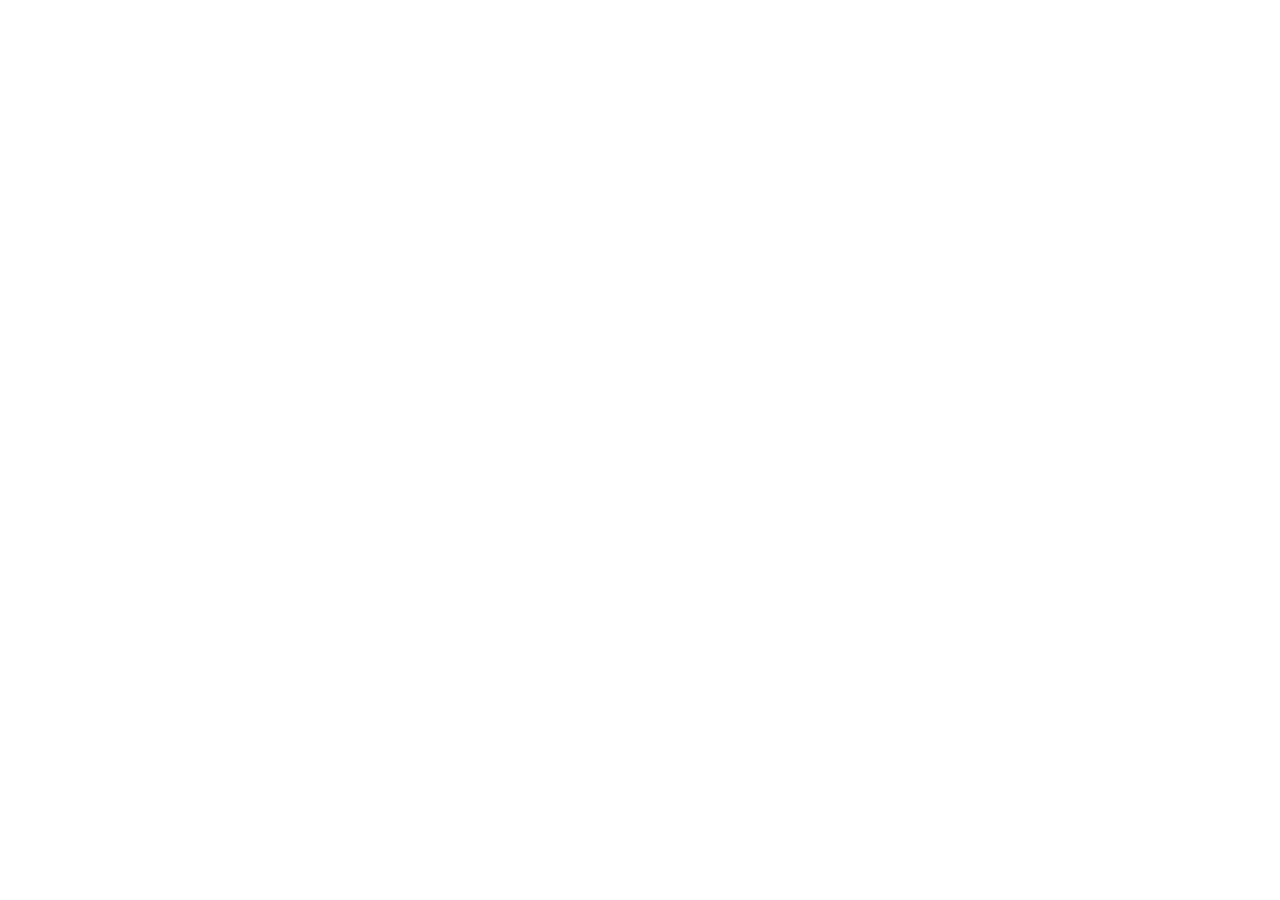
==== experiment/simulation/index.html @ 6a7d9da2 "Initial commit" ====
<!DOCTYPE html>
<html>
<head>
	<!-- Add CSS at the head of HTML file -->
    <link rel="stylesheet" href="./css/main.css">
</head>
<body>
		<!-- Your code goes here-->

	<!-- Add JS at the bottom of HTML file --> 
        <script src="./js/main.js"></script>
</body>
</html>
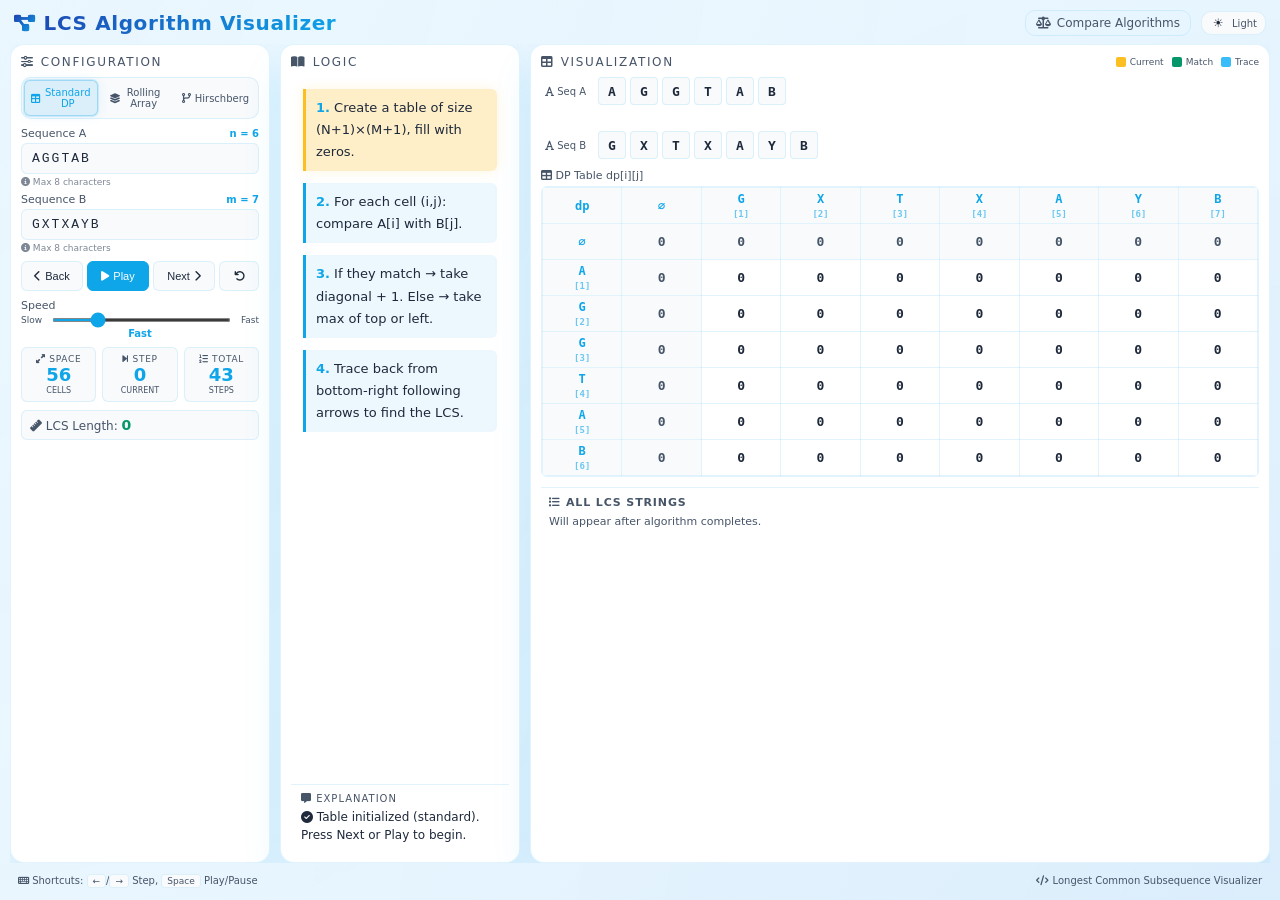
==== commit ec55a6d1: "Initial Commit" ====
--- a/experiment/simulation/index.html
+++ b/experiment/simulation/index.html
@@ -1,13 +1,227 @@
 <!DOCTYPE html>
-<html>
+<html lang="en" data-theme="light">
+
 <head>
-	<!-- Add CSS at the head of HTML file -->
-    <link rel="stylesheet" href="./css/main.css">
+    <meta charset="UTF-8">
+    <meta name="viewport" content="width=device-width, initial-scale=1.0">
+    <title>LCS Algorithm Visualizer</title>
+    <link rel="stylesheet" href="css/main.css">
+    <link rel="stylesheet" href="https://cdnjs.cloudflare.com/ajax/libs/font-awesome/6.4.0/css/all.min.css">
+    <link rel="icon" type="image/svg+xml"
+        href="data:image/svg+xml,<svg xmlns=%22http://www.w3.org/2000/svg%22 viewBox=%220 0 100 100%22><text y=%22.9em%22 font-size=%2290%22>📊</text></svg>">
 </head>
+
 <body>
-		<!-- Your code goes here-->
-
-	<!-- Add JS at the bottom of HTML file --> 
-        <script src="./js/main.js"></script>
+    <div class="app-shell">
+        <div class="app-content">
+            <header class="app-header">
+                <div class="title-block">
+                    <h1 class="app-title">
+                        <i class="fas fa-project-diagram"></i>
+                        <span class="title-text">LCS Algorithm Visualizer</span>
+                    </h1>
+                </div>
+                <div class="header-right">
+                    <a href="comparison.html" class="compare-link" target="_blank">
+                        <i class="fas fa-balance-scale"></i> Compare Algorithms
+                    </a>
+                    <div class="theme-toggle" id="themeToggle">
+                        <span class="theme-toggle-icon" id="themeIcon">☀️</span>
+                        <span class="theme-toggle-text" id="themeText">Light</span>
+                    </div>
+                </div>
+            </header>
+
+            <div class="layout">
+                <!-- Left Pane: Inputs & Controls -->
+                <div class="panel pane-left">
+                    <div class="panel-header">
+                        <div class="panel-title">
+                            <i class="fas fa-sliders-h"></i> Configuration
+                        </div>
+                    </div>
+
+                    <div class="algorithm-selector">
+                        <div class="algo-tab active" data-algo="standard">
+                            <i class="fas fa-table"></i> Standard DP
+                        </div>
+                        <div class="algo-tab" data-algo="rolling">
+                            <i class="fas fa-layer-group"></i> Rolling Array
+                        </div>
+                        <div class="algo-tab" data-algo="hirschberg">
+                            <i class="fas fa-code-branch"></i> Hirschberg
+                        </div>
+                    </div>
+
+                    <div class="inputs-group">
+                        <div class="input-row">
+                            <label for="seqA">
+                                Sequence A
+                                <span class="key">n = <span id="stats-n">0</span></span>
+                            </label>
+                            <input type="text" id="seqA" placeholder="e.g., AGGTAB" maxlength="8">
+                            <div class="hint-text">
+                                <i class="fas fa-info-circle"></i> Max 8 characters
+                            </div>
+                        </div>
+                        <div class="input-row">
+                            <label for="seqB">
+                                Sequence B
+                                <span class="key">m = <span id="stats-m">0</span></span>
+                            </label>
+                            <input type="text" id="seqB" placeholder="e.g., GXTXAYB" maxlength="8">
+                            <div class="hint-text">
+                                <i class="fas fa-info-circle"></i> Max 8 characters
+                            </div>
+                        </div>
+                    </div>
+
+                    <div class="controls-container">
+                        <div class="controls-compact">
+                            <button class="control-btn" id="prevStepBtn">
+                                <i class="fas fa-chevron-left"></i> Back
+                            </button>
+                            <button class="control-btn primary" id="autoPlayBtn">
+                                <i class="fas fa-play"></i> Play
+                            </button>
+                            <button class="control-btn" id="nextStepBtn">
+                                Next <i class="fas fa-chevron-right"></i>
+                            </button>
+                            <button class="control-btn danger" id="resetBtn">
+                                <i class="fas fa-undo"></i>
+                            </button>
+                        </div>
+
+                        <div class="speed-section">
+                            <label>Speed</label>
+                            <div class="slider-wrapper">
+                                <span class="speed-label">Slow</span>
+                                <input type="range" id="speedSlider" min="50" max="2000" step="50" value="500">
+                                <span class="speed-label">Fast</span>
+                            </div>
+                            <div class="speed-display" id="currentSpeedDisplay">500ms</div>
+                        </div>
+                    </div>
+
+                    <div class="stats-grid">
+                        <div class="stat-card">
+                            <div class="stat-label"><i class="fas fa-expand-alt"></i> Space</div>
+                            <div class="stat-value" id="stats-space">0</div>
+                            <div class="stat-badge">cells</div>
+                        </div>
+                        <div class="stat-card">
+                            <div class="stat-label"><i class="fas fa-step-forward"></i> Step</div>
+                            <div class="stat-value" id="stats-step">0</div>
+                            <div class="stat-badge">current</div>
+                        </div>
+                        <div class="stat-card">
+                            <div class="stat-label"><i class="fas fa-list-ol"></i> Total</div>
+                            <div class="stat-value" id="stats-total">0</div>
+                            <div class="stat-badge">steps</div>
+                        </div>
+                    </div>
+
+                    <div class="lcs-output-row">
+                        <div>
+                            <i class="fas fa-ruler"></i> LCS Length:
+                            <strong id="lcs-length">0</strong>
+                        </div>
+                    </div>
+                </div>
+
+                <!-- Center Pane: Pseudo-code & Explanation -->
+                <div class="panel pane-center">
+                    <div class="panel-header">
+                        <div class="panel-title">
+                            <i class="fas fa-book-open"></i> Logic
+                        </div>
+                    </div>
+                    <div class="logic-content" id="logicContent">
+                        <!-- Pseudo-code injected by JS -->
+                    </div>
+                    <div class="explanation-box">
+                        <div class="explanation-title">
+                            <span><i class="fas fa-comment-alt"></i> Explanation</span>
+                        </div>
+                        <div id="explanation-text">
+                            <i class="fas fa-info-circle"></i> Enter two sequences and press Next or Play to start.
+                        </div>
+                    </div>
+                </div>
+
+                <!-- Right Pane: Visualization Table + All LCS -->
+                <div class="panel pane-right">
+                    <div class="panel-header">
+                        <div class="panel-title">
+                            <i class="fas fa-table"></i> Visualization
+                        </div>
+                        <div class="legend-row">
+                            <div class="legend-chip">
+                                <span class="legend-color current"></span> Current
+                            </div>
+                            <div class="legend-chip">
+                                <span class="legend-color match"></span> Match
+                            </div>
+                            <div class="legend-chip">
+                                <span class="legend-color trace"></span> Trace
+                            </div>
+                        </div>
+                    </div>
+                    <div class="right-panel-content">
+                        <div class="visual-comparison">
+                            <div class="comparison-strings">
+                                <div class="string-display">
+                                    <div class="string-label">
+                                        <span><i class="fas fa-font"></i> Seq A</span>
+                                    </div>
+                                    <div class="string-chars" id="charsA"></div>
+                                </div>
+                                <div class="comparison-arrow" id="comparisonArrow"></div>
+                                <div class="string-display">
+                                    <div class="string-label">
+                                        <span><i class="fas fa-font"></i> Seq B</span>
+                                    </div>
+                                    <div class="string-chars" id="charsB"></div>
+                                </div>
+                            </div>
+                        </div>
+
+                        <div class="dp-wrapper">
+                            <div id="dp-table-title" class="dp-table-title">
+                                <i class="fas fa-table"></i> DP Table dp[i][j]
+                            </div>
+                            <div class="dp-table-container">
+                                <div class="dp-table-scroll" id="dp-table-container">
+                                    <!-- DP table injected by JS -->
+                                </div>
+                            </div>
+                        </div>
+
+                        <div class="all-lcs-section" id="allLcsSection">
+                            <div class="all-lcs-title">
+                                <i class="fas fa-list"></i> All LCS Strings
+                            </div>
+                            <div class="all-lcs-list" id="allLcsList">
+                                <span class="text-muted">Will appear after traceback completes.</span>
+                            </div>
+                        </div>
+                    </div>
+                </div>
+            </div>
+
+            <footer>
+                <span>
+                    <i class="fas fa-keyboard"></i>
+                    Shortcuts: <kbd>←</kbd>/<kbd>→</kbd> Step, <kbd>Space</kbd> Play/Pause
+                </span>
+                <span>
+                    <i class="fas fa-code"></i> Longest Common Subsequence Visualizer
+                </span>
+            </footer>
+        </div>
+    </div>
+
+    <script src="js/main.js"></script>
 </body>
-</html>
+
+</html>
--- a/experiment/simulation/css/main.css
+++ b/experiment/simulation/css/main.css
@@ -0,0 +1,1048 @@
+/* ===== CSS Variables - Light Theme (Default) ===== */
+:root {
+  --bg: #f0f9ff;
+  --bg-elevated: #ffffff;
+  --bg-panel: #ffffff;
+  --bg-panel-soft: #f8fafc;
+  --accent: #0ea5e9;
+  --accent-soft: rgba(14, 165, 233, 0.08);
+  --accent-soft-strong: rgba(14, 165, 233, 0.12);
+  --border-subtle: rgba(14, 165, 233, 0.12);
+  --border-strong: rgba(14, 165, 233, 0.2);
+  --text-main: #1e293b;
+  --text-muted: #475569;
+  --danger: #ef4444;
+  --match: #059669;
+  --trace: #38bdf8;
+  --highlight: #1e40af;
+  --secondary: #f59e0b;
+  --current-cell: #fbbf24;
+  --current-cell-bg: rgba(251, 191, 36, 0.25);
+  --match-bg: rgba(5, 150, 105, 0.18);
+  --trace-bg: rgba(56, 189, 248, 0.2);
+  --font-sans: system-ui, -apple-system, BlinkMacSystemFont, "Segoe UI", sans-serif;
+  --radius-lg: 14px;
+  --radius-md: 10px;
+  --radius-sm: 6px;
+  --shadow-soft: 0 20px 40px rgba(14, 165, 233, 0.1);
+  --transition-fast: 0.15s ease;
+  --transition-med: 0.2s ease;
+  --transition-slow: 0.3s ease;
+  --glow-accent: 0 0 20px rgba(14, 165, 233, 0.15);
+  --glow-match: 0 0 20px rgba(5, 150, 105, 0.15);
+  --glow-trace: 0 0 20px rgba(56, 189, 248, 0.15);
+}
+
+/* ===== Dark Theme ===== */
+[data-theme="dark"] {
+  --bg: #020617;
+  --bg-elevated: #020617;
+  --bg-panel: #0f172a;
+  --bg-panel-soft: #1e293b;
+  --accent: #38bdf8;
+  --accent-soft: rgba(56, 189, 248, 0.08);
+  --accent-soft-strong: rgba(56, 189, 248, 0.16);
+  --border-subtle: rgba(148, 163, 184, 0.28);
+  --border-strong: rgba(148, 163, 184, 0.6);
+  --text-main: #e5e7eb;
+  --text-muted: #9ca3af;
+  --danger: #f97373;
+  --match: #22c55e;
+  --trace: #fbbf24;
+  --highlight: #fbbf24;
+  --secondary: #fbbf24;
+  --current-cell: #fbbf24;
+  --current-cell-bg: rgba(251, 191, 36, 0.2);
+  --match-bg: rgba(34, 197, 94, 0.2);
+  --trace-bg: rgba(251, 191, 36, 0.15);
+  --shadow-soft: 0 20px 40px rgba(15, 23, 42, 0.75);
+  --glow-accent: 0 0 20px rgba(56, 189, 248, 0.4);
+  --glow-match: 0 0 20px rgba(34, 197, 94, 0.4);
+  --glow-trace: 0 0 20px rgba(251, 191, 36, 0.4);
+}
+
+/* ===== Reset & Base ===== */
+* {
+  box-sizing: border-box;
+}
+
+html,
+body {
+  margin: 0;
+  padding: 0;
+  height: 100vh;
+  width: 100vw;
+  overflow: hidden;
+  background: linear-gradient(135deg, #f0f9ff 0%, #e0f2fe 100%);
+  color: var(--text-main);
+  font-family: var(--font-sans);
+  -webkit-font-smoothing: antialiased;
+  transition: background-color var(--transition-slow), color var(--transition-slow);
+}
+
+[data-theme="dark"] body {
+  background: radial-gradient(circle at 0% 0%, #0f172a, #020617 55%);
+}
+
+body {
+  display: flex;
+  justify-content: center;
+  align-items: center;
+  padding: 0;
+}
+
+/* ===== App Shell ===== */
+.app-shell {
+  width: 100vw;
+  height: 100vh;
+  background: linear-gradient(135deg, #f0f9ff 0%, #e0f2fe 100%);
+  padding: 10px;
+  display: flex;
+  flex-direction: column;
+  gap: 8px;
+  position: relative;
+  overflow: hidden;
+  transition: background var(--transition-slow);
+}
+
+[data-theme="dark"] .app-shell {
+  background: radial-gradient(circle at 10% 0%, #020617, #000 60%);
+}
+
+.app-shell::before {
+  content: "";
+  position: absolute;
+  inset: -120px;
+  background:
+    radial-gradient(circle at 0% 0%, rgba(14, 165, 233, 0.05), transparent 60%),
+    radial-gradient(circle at 100% 100%, rgba(30, 64, 175, 0.05), transparent 60%);
+  opacity: 0.6;
+  pointer-events: none;
+  z-index: 0;
+}
+
+[data-theme="dark"] .app-shell::before {
+  background:
+    radial-gradient(circle at 0% 0%, rgba(56, 189, 248, 0.06), transparent 60%),
+    radial-gradient(circle at 100% 100%, rgba(251, 191, 36, 0.06), transparent 60%);
+  opacity: 0.9;
+}
+
+.app-content {
+  position: relative;
+  z-index: 1;
+  display: flex;
+  flex-direction: column;
+  gap: 8px;
+  height: 100%;
+  overflow: hidden;
+}
+
+/* ===== Header ===== */
+header.app-header {
+  display: flex;
+  justify-content: space-between;
+  align-items: center;
+  gap: 12px;
+  padding: 0 4px;
+  flex-shrink: 0;
+}
+
+.title-block {
+  display: flex;
+  flex-direction: column;
+  gap: 2px;
+}
+
+.app-title {
+  font-size: 20px;
+  font-weight: 600;
+  letter-spacing: 0.03em;
+  display: inline-flex;
+  align-items: center;
+  gap: 8px;
+  background: linear-gradient(135deg, var(--highlight), var(--accent));
+  -webkit-background-clip: text;
+  -webkit-text-fill-color: transparent;
+  background-clip: text;
+  margin: 0;
+}
+
+.app-title i {
+  font-size: 19px;
+  background: linear-gradient(135deg, var(--highlight), var(--accent));
+  -webkit-background-clip: text;
+  -webkit-text-fill-color: transparent;
+  background-clip: text;
+  transition: transform var(--transition-fast);
+}
+
+.app-title:hover i {
+  transform: rotate(15deg);
+}
+
+[data-theme="dark"] .app-title,
+[data-theme="dark"] .app-title i {
+  background: linear-gradient(135deg, var(--highlight), #fde68a);
+  -webkit-background-clip: text;
+  -webkit-text-fill-color: transparent;
+}
+
+.header-right {
+  display: flex;
+  gap: 10px;
+  align-items: center;
+}
+
+.compare-link {
+  color: var(--text-muted);
+  text-decoration: none;
+  font-size: 12px;
+  padding: 5px 10px;
+  border: 1px solid var(--border-subtle);
+  border-radius: var(--radius-md);
+  transition: all var(--transition-med);
+  display: flex;
+  align-items: center;
+  gap: 6px;
+}
+
+.compare-link:hover {
+  background: var(--accent);
+  color: white;
+  border-color: var(--accent);
+  transform: translateY(-1px);
+  box-shadow: var(--glow-accent);
+}
+
+/* ===== Theme Toggle ===== */
+.theme-toggle {
+  display: flex;
+  align-items: center;
+  gap: 6px;
+  cursor: pointer;
+  padding: 4px 8px;
+  border-radius: var(--radius-md);
+  border: 1px solid var(--border-subtle);
+  background: var(--bg-panel-soft);
+  transition: all var(--transition-med);
+  position: relative;
+  overflow: hidden;
+}
+
+.theme-toggle:hover {
+  border-color: var(--accent);
+  transform: translateY(-1px);
+  box-shadow: 0 4px 12px var(--glow-accent);
+}
+
+.theme-toggle-icon {
+  font-size: 12px;
+  width: 16px;
+  text-align: center;
+  transition: transform var(--transition-fast);
+}
+
+.theme-toggle:hover .theme-toggle-icon {
+  transform: rotate(30deg);
+}
+
+.theme-toggle-text {
+  font-size: 10px;
+  color: var(--text-muted);
+  font-weight: 500;
+}
+
+/* ===== Layout — 3 Panes ===== */
+.layout {
+  display: grid;
+  grid-template-columns: 260px 240px 1fr;
+  gap: 10px;
+  flex: 1;
+  overflow: hidden;
+  min-height: 0;
+}
+
+/* ===== Panel Base ===== */
+.panel {
+  border-radius: var(--radius-lg);
+  background: var(--bg-panel);
+  border: 1px solid var(--border-subtle);
+  padding: 10px;
+  display: flex;
+  flex-direction: column;
+  gap: 8px;
+  min-width: 0;
+  overflow: hidden;
+  box-shadow: var(--shadow-soft);
+  transition: all var(--transition-med);
+  position: relative;
+}
+
+[data-theme="dark"] .panel {
+  box-shadow: var(--shadow-soft);
+  border: 1px solid var(--border-subtle);
+}
+
+.panel::after {
+  content: "";
+  position: absolute;
+  top: 0;
+  left: 0;
+  right: 0;
+  height: 1px;
+  background: linear-gradient(90deg, transparent, var(--accent), transparent);
+  opacity: 0;
+  transition: opacity var(--transition-med);
+}
+
+.panel:hover::after {
+  opacity: 0.6;
+}
+
+.panel:hover {
+  box-shadow: 0 12px 35px rgba(14, 165, 233, 0.15);
+  border-color: rgba(14, 165, 233, 0.2);
+  transform: translateY(-1px);
+}
+
+[data-theme="dark"] .panel:hover {
+  box-shadow: 0 20px 40px rgba(15, 23, 42, 0.85), 0 0 30px rgba(251, 191, 36, 0.15);
+  border-color: rgba(251, 191, 36, 0.3);
+}
+
+.panel-header {
+  display: flex;
+  justify-content: space-between;
+  align-items: center;
+  gap: 6px;
+  flex-shrink: 0;
+}
+
+.panel-title {
+  font-size: 12px;
+  font-weight: 500;
+  text-transform: uppercase;
+  letter-spacing: 0.14em;
+  color: var(--text-muted);
+  display: flex;
+  align-items: center;
+  gap: 6px;
+}
+
+/* ===== Left Pane ===== */
+.pane-left {
+  overflow-y: auto;
+}
+
+/* Algorithm Selector */
+.algorithm-selector {
+  display: flex;
+  gap: 4px;
+  background: var(--bg-panel-soft);
+  border-radius: var(--radius-md);
+  padding: 2px;
+  border: 1px solid var(--border-subtle);
+}
+
+.algo-tab {
+  flex: 1;
+  padding: 6px 6px;
+  text-align: center;
+  font-size: 10px;
+  color: var(--text-muted);
+  cursor: pointer;
+  border-radius: var(--radius-sm);
+  transition: all var(--transition-fast);
+  border: 1px solid transparent;
+  display: flex;
+  align-items: center;
+  justify-content: center;
+  gap: 4px;
+}
+
+.algo-tab:hover {
+  background: rgba(14, 165, 233, 0.08);
+  color: var(--accent);
+  border-color: rgba(14, 165, 233, 0.2);
+}
+
+.algo-tab.active {
+  background: rgba(14, 165, 233, 0.12);
+  color: var(--accent);
+  border-color: rgba(14, 165, 233, 0.3);
+  box-shadow: 0 0 0 1px rgba(14, 165, 233, 0.15), 0 0 12px rgba(14, 165, 233, 0.1);
+}
+
+[data-theme="dark"] .algo-tab:hover {
+  background: rgba(251, 191, 36, 0.1);
+  color: var(--highlight);
+  border-color: rgba(251, 191, 36, 0.3);
+}
+
+[data-theme="dark"] .algo-tab.active {
+  background: rgba(251, 191, 36, 0.15);
+  color: var(--highlight);
+  border-color: rgba(251, 191, 36, 0.5);
+  box-shadow: 0 0 0 1px rgba(251, 191, 36, 0.2), 0 0 15px rgba(251, 191, 36, 0.2);
+}
+
+/* Inputs */
+.inputs-group {
+  display: flex;
+  flex-direction: column;
+  gap: 6px;
+}
+
+.input-row {
+  display: flex;
+  flex-direction: column;
+  gap: 3px;
+}
+
+label {
+  font-size: 11px;
+  color: var(--text-muted);
+  display: flex;
+  justify-content: space-between;
+  align-items: baseline;
+}
+
+.key {
+  font-size: 10px;
+  color: var(--accent);
+  font-weight: 600;
+}
+
+input[type="text"] {
+  width: 100%;
+  padding: 7px 10px;
+  border-radius: var(--radius-sm);
+  border: 1px solid var(--border-subtle);
+  background: var(--bg-panel-soft);
+  color: var(--text-main);
+  font-size: 13px;
+  font-family: 'Consolas', 'Courier New', monospace;
+  letter-spacing: 2px;
+  text-transform: uppercase;
+  outline: none;
+  transition: all var(--transition-fast);
+}
+
+input[type="text"]:focus {
+  border-color: var(--accent);
+  box-shadow: 0 0 0 3px var(--accent-soft);
+}
+
+[data-theme="dark"] input[type="text"] {
+  background: #1e293b;
+  border-color: rgba(148, 163, 184, 0.28);
+  color: #e5e7eb;
+}
+
+.hint-text {
+  font-size: 9px;
+  color: var(--text-muted);
+  opacity: 0.7;
+}
+
+/* Controls */
+.controls-container {
+  display: flex;
+  flex-direction: column;
+  gap: 8px;
+}
+
+.controls-compact {
+  display: flex;
+  gap: 4px;
+}
+
+.control-btn {
+  flex: 1;
+  padding: 8px 4px;
+  border-radius: var(--radius-sm);
+  border: 1px solid var(--border-subtle);
+  background: var(--bg-panel-soft);
+  color: var(--text-main);
+  font-size: 11px;
+  cursor: pointer;
+  transition: all var(--transition-fast);
+  display: flex;
+  align-items: center;
+  justify-content: center;
+  gap: 4px;
+}
+
+.control-btn:hover {
+  border-color: var(--accent);
+  background: var(--accent-soft);
+  transform: translateY(-1px);
+}
+
+.control-btn.primary {
+  background: var(--accent);
+  color: white;
+  border-color: var(--accent);
+}
+
+.control-btn.primary:hover {
+  background: #0284c7;
+  box-shadow: var(--glow-accent);
+}
+
+[data-theme="dark"] .control-btn.primary {
+  background: var(--accent);
+  color: #020617;
+}
+
+.control-btn.danger {
+  flex: 0 0 40px;
+}
+
+.control-btn.danger:hover {
+  background: var(--danger);
+  border-color: var(--danger);
+  color: white;
+}
+
+/* Speed Section */
+.speed-section {
+  display: flex;
+  flex-direction: column;
+  gap: 3px;
+}
+
+.slider-wrapper {
+  display: flex;
+  align-items: center;
+  gap: 8px;
+}
+
+.speed-label {
+  font-size: 9px;
+  color: var(--text-muted);
+  white-space: nowrap;
+}
+
+input[type="range"] {
+  flex: 1;
+  accent-color: var(--accent);
+  cursor: pointer;
+  height: 4px;
+}
+
+.speed-display {
+  font-size: 10px;
+  text-align: center;
+  color: var(--accent);
+  font-weight: 600;
+}
+
+/* Stats Grid */
+.stats-grid {
+  display: grid;
+  grid-template-columns: repeat(3, 1fr);
+  gap: 6px;
+}
+
+.stat-card {
+  background: var(--bg-panel-soft);
+  border: 1px solid var(--border-subtle);
+  border-radius: var(--radius-sm);
+  padding: 6px;
+  text-align: center;
+  transition: all var(--transition-med);
+}
+
+.stat-card:hover {
+  border-color: var(--accent);
+  box-shadow: 0 0 10px var(--glow-accent);
+}
+
+.stat-label {
+  font-size: 9px;
+  color: var(--text-muted);
+  text-transform: uppercase;
+  letter-spacing: 0.08em;
+}
+
+.stat-value {
+  font-size: 18px;
+  font-weight: 700;
+  color: var(--accent);
+  line-height: 1.2;
+}
+
+.stat-badge {
+  font-size: 8px;
+  color: var(--text-muted);
+  text-transform: uppercase;
+}
+
+/* LCS Output */
+.lcs-output-row {
+  display: flex;
+  justify-content: space-between;
+  align-items: center;
+  font-size: 12px;
+  color: var(--text-muted);
+  padding: 6px 8px;
+  background: var(--bg-panel-soft);
+  border-radius: var(--radius-sm);
+  border: 1px solid var(--border-subtle);
+}
+
+.lcs-output-row strong {
+  color: var(--match);
+  font-size: 14px;
+}
+
+/* ===== Center Pane ===== */
+.pane-center {
+  display: flex;
+  flex-direction: column;
+}
+
+.logic-content {
+  padding: 12px;
+  flex: 1;
+  overflow-y: auto;
+  font-size: 13px;
+  line-height: 1.7;
+  color: var(--text-main);
+}
+
+.logic-step {
+  margin-bottom: 12px;
+  padding: 8px 10px;
+  border-left: 3px solid var(--accent);
+  background: var(--accent-soft);
+  border-radius: 0 var(--radius-sm) var(--radius-sm) 0;
+  transition: all var(--transition-fast);
+}
+
+.logic-step:hover {
+  border-left-color: var(--match);
+  background: rgba(5, 150, 105, 0.06);
+}
+
+.logic-step strong {
+  color: var(--accent);
+}
+
+[data-theme="dark"] .logic-step {
+  border-left-color: var(--highlight);
+}
+
+[data-theme="dark"] .logic-step strong {
+  color: var(--highlight);
+}
+
+.logic-step.active {
+  border-left-color: var(--current-cell);
+  background: var(--current-cell-bg);
+  box-shadow: 0 0 12px rgba(251, 191, 36, 0.15);
+}
+
+.explanation-box {
+  border-top: 1px solid var(--border-subtle);
+  padding: 8px 10px;
+  flex-shrink: 0;
+}
+
+.explanation-title {
+  font-size: 10px;
+  color: var(--text-muted);
+  text-transform: uppercase;
+  letter-spacing: 0.1em;
+  margin-bottom: 4px;
+  display: flex;
+  align-items: center;
+  gap: 5px;
+}
+
+#explanation-text {
+  font-size: 12px;
+  color: var(--text-main);
+  line-height: 1.5;
+  min-height: 36px;
+}
+
+/* ===== Right Pane ===== */
+.pane-right {
+  display: flex;
+  flex-direction: column;
+}
+
+.right-panel-content {
+  flex: 1;
+  overflow-y: auto;
+  display: flex;
+  flex-direction: column;
+  gap: 10px;
+}
+
+/* Legend */
+.legend-row {
+  display: flex;
+  gap: 8px;
+}
+
+.legend-chip {
+  display: flex;
+  align-items: center;
+  gap: 4px;
+  font-size: 9px;
+  color: var(--text-muted);
+}
+
+.legend-color {
+  width: 10px;
+  height: 10px;
+  border-radius: 2px;
+}
+
+.legend-color.current {
+  background: var(--current-cell);
+}
+
+.legend-color.match {
+  background: var(--match);
+}
+
+.legend-color.trace {
+  background: var(--trace);
+}
+
+/* Character Comparison */
+.visual-comparison {
+  padding: 0 4px;
+}
+
+.comparison-strings {
+  display: flex;
+  flex-direction: column;
+  gap: 4px;
+}
+
+.string-display {
+  display: flex;
+  align-items: center;
+  gap: 8px;
+}
+
+.string-label {
+  font-size: 10px;
+  color: var(--text-muted);
+  min-width: 45px;
+  white-space: nowrap;
+}
+
+.string-chars {
+  display: flex;
+  gap: 4px;
+  flex-wrap: wrap;
+}
+
+.char-box {
+  width: 28px;
+  height: 28px;
+  border: 1px solid var(--border-subtle);
+  border-radius: 4px;
+  display: flex;
+  align-items: center;
+  justify-content: center;
+  font-family: 'Consolas', monospace;
+  font-size: 13px;
+  font-weight: 600;
+  color: var(--text-main);
+  background: var(--bg-panel-soft);
+  transition: all var(--transition-fast);
+  position: relative;
+}
+
+.char-box-current-a,
+.char-box-current-b {
+  background: var(--current-cell-bg) !important;
+  border-color: var(--current-cell) !important;
+  color: var(--current-cell) !important;
+  transform: scale(1.1);
+  box-shadow: 0 0 8px rgba(251, 191, 36, 0.3);
+}
+
+.char-box-match {
+  background: var(--match-bg) !important;
+  border-color: var(--match) !important;
+  color: var(--match) !important;
+  transform: scale(1.15);
+  box-shadow: var(--glow-match);
+}
+
+.char-box-in-lcs {
+  background: var(--match-bg) !important;
+  border-color: var(--match) !important;
+  color: var(--match) !important;
+}
+
+.comparison-arrow {
+  text-align: center;
+  font-size: 11px;
+  color: var(--text-muted);
+  min-height: 18px;
+  transition: all var(--transition-fast);
+  opacity: 0;
+}
+
+.comparison-arrow.visible {
+  opacity: 1;
+}
+
+/* DP Table */
+.dp-wrapper {
+  display: flex;
+  flex-direction: column;
+  gap: 4px;
+}
+
+.dp-table-title {
+  font-size: 11px;
+  color: var(--text-muted);
+  font-weight: 500;
+}
+
+.dp-table-container {
+  border: 1px solid var(--border-subtle);
+  border-radius: var(--radius-sm);
+  overflow: hidden;
+}
+
+.dp-table-scroll {
+  overflow: auto;
+  max-height: 320px;
+}
+
+.dp-table {
+  border-collapse: collapse;
+  width: 100%;
+}
+
+.dp-table th,
+.dp-table td {
+  min-width: 38px;
+  height: 36px;
+  text-align: center;
+  border: 1px solid var(--border-subtle);
+  font-family: 'Consolas', monospace;
+  font-size: 12px;
+  position: relative;
+  transition: all var(--transition-fast);
+}
+
+.dp-table th.header-cell {
+  background: var(--bg-panel-soft);
+  color: var(--accent);
+  font-weight: 600;
+  position: sticky;
+  top: 0;
+  z-index: 10;
+  font-size: 12px;
+}
+
+.dp-table th.corner {
+  position: sticky;
+  left: 0;
+  z-index: 11;
+}
+
+.dp-table td.header-col {
+  background: var(--bg-panel-soft);
+  color: var(--accent);
+  font-weight: 600;
+  position: sticky;
+  left: 0;
+  z-index: 9;
+}
+
+[data-theme="dark"] .dp-table th.header-cell,
+[data-theme="dark"] .dp-table td.header-col {
+  background: #1e293b;
+}
+
+.dp-cell {
+  background: var(--bg-panel);
+}
+
+.dp-cell-inner {
+  display: flex;
+  flex-direction: column;
+  align-items: center;
+  justify-content: center;
+  gap: 1px;
+}
+
+.dp-val {
+  font-weight: 600;
+  font-size: 13px;
+}
+
+.dp-arrow {
+  font-size: 9px;
+  opacity: 0.5;
+  line-height: 1;
+  color: var(--text-muted);
+}
+
+.dp-cell-base {
+  background: var(--bg-panel-soft);
+  color: var(--text-muted);
+}
+
+/* Current cell being processed */
+.dp-cell-current {
+  background: var(--current-cell-bg) !important;
+  border-color: var(--current-cell) !important;
+  box-shadow: inset 0 0 0 2px var(--current-cell), 0 0 14px rgba(251, 191, 36, 0.3);
+  animation: cellPop 0.3s ease;
+}
+
+.dp-cell-current .dp-val {
+  color: #92400e;
+  font-weight: 800;
+}
+
+[data-theme="dark"] .dp-cell-current .dp-val {
+  color: var(--current-cell);
+}
+
+/* Match cell (diagonal) */
+.dp-cell-match {
+  background: var(--match-bg) !important;
+  border-color: var(--match) !important;
+}
+
+.dp-cell-match .dp-val {
+  color: var(--match);
+  font-weight: 700;
+}
+
+.dp-cell-match .dp-arrow {
+  color: var(--match);
+  opacity: 0.8;
+}
+
+/* Trace cell */
+.dp-cell-trace {
+  background: var(--trace-bg) !important;
+  border-color: var(--trace) !important;
+  box-shadow: 0 0 12px rgba(56, 189, 248, 0.3);
+}
+
+.dp-cell-trace .dp-val {
+  color: var(--trace);
+}
+
+@keyframes cellPop {
+  0% {
+    transform: scale(1);
+  }
+
+  50% {
+    transform: scale(1.08);
+  }
+
+  100% {
+    transform: scale(1);
+  }
+}
+
+/* ===== All LCS Section ===== */
+.all-lcs-section {
+  border-top: 1px solid var(--border-subtle);
+  padding: 8px;
+  flex-shrink: 0;
+}
+
+.all-lcs-title {
+  font-size: 11px;
+  font-weight: 600;
+  color: var(--text-muted);
+  text-transform: uppercase;
+  letter-spacing: 0.08em;
+  margin-bottom: 6px;
+  display: flex;
+  align-items: center;
+  gap: 5px;
+}
+
+.all-lcs-list {
+  display: flex;
+  flex-wrap: wrap;
+  gap: 6px;
+}
+
+.lcs-tag {
+  display: inline-flex;
+  align-items: center;
+  gap: 4px;
+  padding: 4px 10px;
+  border-radius: 999px;
+  font-family: 'Consolas', monospace;
+  font-size: 13px;
+  font-weight: 600;
+  letter-spacing: 2px;
+  background: var(--match-bg);
+  color: var(--match);
+  border: 1px solid var(--match);
+  box-shadow: var(--glow-match);
+  transition: all var(--transition-fast);
+}
+
+.lcs-tag:hover {
+  transform: translateY(-2px);
+  box-shadow: 0 4px 15px rgba(5, 150, 105, 0.3);
+}
+
+.text-muted {
+  font-size: 11px;
+  color: var(--text-muted);
+}
+
+/* ===== Footer ===== */
+footer {
+  display: flex;
+  justify-content: space-between;
+  align-items: center;
+  font-size: 10px;
+  color: var(--text-muted);
+  padding: 4px 8px;
+  flex-shrink: 0;
+}
+
+kbd {
+  padding: 1px 5px;
+  border-radius: 3px;
+  border: 1px solid var(--border-subtle);
+  background: var(--bg-panel-soft);
+  font-family: var(--font-sans);
+  font-size: 9px;
+}
+
+/* ===== Scrollbar ===== */
+::-webkit-scrollbar {
+  width: 6px;
+  height: 6px;
+}
+
+::-webkit-scrollbar-track {
+  background: transparent;
+}
+
+::-webkit-scrollbar-thumb {
+  background: var(--border-subtle);
+  border-radius: 3px;
+}
+
+::-webkit-scrollbar-thumb:hover {
+  background: var(--accent);
+}
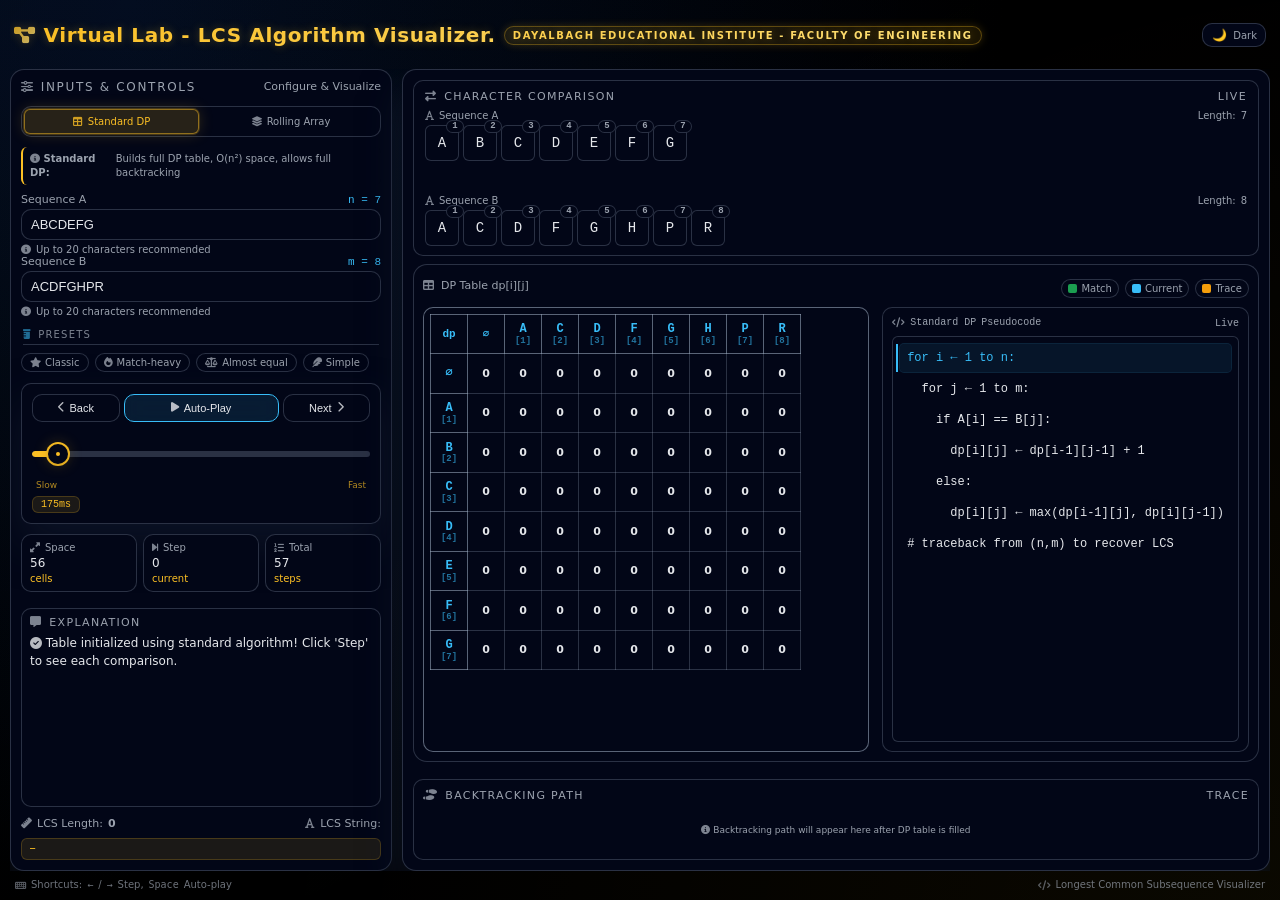
==== commit a21a5697: "readme" ====
--- a/experiment/simulation/index.html
+++ b/experiment/simulation/index.html
@@ -1,44 +1,42 @@
 <!DOCTYPE html>
-<html lang="en" data-theme="light">
-
+<html lang="en" data-theme="dark">
 <head>
     <meta charset="UTF-8">
     <meta name="viewport" content="width=device-width, initial-scale=1.0">
     <title>LCS Algorithm Visualizer</title>
     <link rel="stylesheet" href="css/main.css">
     <link rel="stylesheet" href="https://cdnjs.cloudflare.com/ajax/libs/font-awesome/6.4.0/css/all.min.css">
-    <link rel="icon" type="image/svg+xml"
-        href="data:image/svg+xml,<svg xmlns=%22http://www.w3.org/2000/svg%22 viewBox=%220 0 100 100%22><text y=%22.9em%22 font-size=%2290%22>📊</text></svg>">
+    <link rel="icon" type="image/svg+xml" href="data:image/svg+xml,<svg xmlns=%22http://www.w3.org/2000/svg%22 viewBox=%220 0 100 100%22><text y=%22.9em%22 font-size=%2290%22>📊</text></svg>">
 </head>
-
 <body>
     <div class="app-shell">
         <div class="app-content">
             <header class="app-header">
                 <div class="title-block">
-                    <h1 class="app-title">
-                        <i class="fas fa-project-diagram"></i>
-                        <span class="title-text">LCS Algorithm Visualizer</span>
-                    </h1>
+                    <div class="title-row">
+                        <h1 class="app-title">
+                            <i class="fas fa-project-diagram"></i>
+                            <span class="title-text">Virtual Lab - LCS Algorithm Visualizer. </span>
+                            <span class="app-title-pill">Dayalbagh Educational Institute - Faculty of Engineering</span>
+                        </h1>
+                    </div>
                 </div>
                 <div class="header-right">
-                    <a href="comparison.html" class="compare-link" target="_blank">
-                        <i class="fas fa-balance-scale"></i> Compare Algorithms
-                    </a>
                     <div class="theme-toggle" id="themeToggle">
-                        <span class="theme-toggle-icon" id="themeIcon">☀️</span>
-                        <span class="theme-toggle-text" id="themeText">Light</span>
+                        <span class="theme-toggle-icon" id="themeIcon">🌙</span>
+                        <span class="theme-toggle-text" id="themeText">Dark</span>
                     </div>
                 </div>
             </header>
 
             <div class="layout">
-                <!-- Left Pane: Inputs & Controls -->
-                <div class="panel pane-left">
+                <!-- Left panel: Inputs & Controls -->
+                <div class="panel">
                     <div class="panel-header">
                         <div class="panel-title">
-                            <i class="fas fa-sliders-h"></i> Configuration
-                        </div>
+                            <i class="fas fa-sliders-h"></i> Inputs & Controls
+                        </div>
+                        <div class="panel-subtitle">Configure & Visualize</div>
                     </div>
 
                     <div class="algorithm-selector">
@@ -48,9 +46,9 @@
                         <div class="algo-tab" data-algo="rolling">
                             <i class="fas fa-layer-group"></i> Rolling Array
                         </div>
-                        <div class="algo-tab" data-algo="hirschberg">
-                            <i class="fas fa-code-branch"></i> Hirschberg
-                        </div>
+                    </div>
+                    <div class="algo-info" id="algoInfo">
+                        <strong><i class='fas fa-info-circle'></i> Standard DP:</strong> Builds full DP table, O(n²) space, allows full backtracking
                     </div>
 
                     <div class="inputs-group">
@@ -59,65 +57,106 @@
                                 Sequence A
                                 <span class="key">n = <span id="stats-n">0</span></span>
                             </label>
-                            <input type="text" id="seqA" placeholder="e.g., AGGTAB" maxlength="8">
+                            <input type="text" id="seqA" placeholder="e.g., AGGTAB" maxlength="20">
                             <div class="hint-text">
-                                <i class="fas fa-info-circle"></i> Max 8 characters
-                            </div>
-                        </div>
+                                <i class="fas fa-info-circle"></i> Up to 20 characters recommended
+                            </div>
+                        </div>
+
                         <div class="input-row">
                             <label for="seqB">
                                 Sequence B
                                 <span class="key">m = <span id="stats-m">0</span></span>
                             </label>
-                            <input type="text" id="seqB" placeholder="e.g., GXTXAYB" maxlength="8">
+                            <input type="text" id="seqB" placeholder="e.g., GXTXAYB" maxlength="20">
                             <div class="hint-text">
-                                <i class="fas fa-info-circle"></i> Max 8 characters
-                            </div>
-                        </div>
-                    </div>
-
-                    <div class="controls-container">
-                        <div class="controls-compact">
-                            <button class="control-btn" id="prevStepBtn">
-                                <i class="fas fa-chevron-left"></i> Back
-                            </button>
-                            <button class="control-btn primary" id="autoPlayBtn">
-                                <i class="fas fa-play"></i> Play
-                            </button>
-                            <button class="control-btn" id="nextStepBtn">
-                                Next <i class="fas fa-chevron-right"></i>
-                            </button>
-                            <button class="control-btn danger" id="resetBtn">
-                                <i class="fas fa-undo"></i>
-                            </button>
-                        </div>
-
-                        <div class="speed-section">
-                            <label>Speed</label>
-                            <div class="slider-wrapper">
-                                <span class="speed-label">Slow</span>
-                                <input type="range" id="speedSlider" min="50" max="2000" step="50" value="500">
-                                <span class="speed-label">Fast</span>
-                            </div>
-                            <div class="speed-display" id="currentSpeedDisplay">500ms</div>
-                        </div>
-                    </div>
-
-                    <div class="stats-grid">
-                        <div class="stat-card">
-                            <div class="stat-label"><i class="fas fa-expand-alt"></i> Space</div>
-                            <div class="stat-value" id="stats-space">0</div>
-                            <div class="stat-badge">cells</div>
-                        </div>
-                        <div class="stat-card">
-                            <div class="stat-label"><i class="fas fa-step-forward"></i> Step</div>
-                            <div class="stat-value" id="stats-step">0</div>
-                            <div class="stat-badge">current</div>
-                        </div>
-                        <div class="stat-card">
-                            <div class="stat-label"><i class="fas fa-list-ol"></i> Total</div>
-                            <div class="stat-value" id="stats-total">0</div>
-                            <div class="stat-badge">steps</div>
+                                <i class="fas fa-info-circle"></i> Up to 20 characters recommended
+                            </div>
+                        </div>
+                        <div class="preset-heading">
+  <span class="preset-title">
+    <i class="fas fa-prescription-bottle"></i> PRESETS
+  </span>
+</div>
+                        <div class="preset-row">
+                            <div class="chip" data-preset="classic">
+                                <i class="fas fa-star"></i> Classic
+                            </div>
+                            <div class="chip" data-preset="match-heavy">
+                                <i class="fas fa-fire"></i> Match-heavy
+                            </div>
+                            <div class="chip" data-preset="almost-equal">
+                                <i class="fas fa-balance-scale"></i> Almost equal
+                            </div>
+                            <div class="chip" data-preset="simple">
+                                <i class="fas fa-feather"></i> Simple
+                            </div>
+                        </div>
+
+                        <!-- Controls Container -->
+                        <div class="controls-container">
+                            <!-- Simplified Controls -->
+                            <div class="controls-compact">
+                                <button class="control-btn" id="prevStepBtn">
+                                    <i class="fas fa-chevron-left"></i> Back
+                                </button>
+                                <button class="control-btn primary" id="autoPlayBtn">
+                                    <i class="fas fa-play"></i> Auto-Play
+                                </button>
+                                <button class="control-btn" id="nextStepBtn">
+                                    Next <i class="fas fa-chevron-right"></i>
+                                </button>
+                            </div>
+
+                            <!-- Speed Control -->
+                            <div class="premium-slider">
+                                <div class="slider-container">
+                                    <div class="premium-slider-track">
+                                        <div class="premium-slider-fill" id="sliderFill"></div>
+                                    </div>
+                                    <input type="range" class="premium-slider-input" id="speedSlider" 
+                                           min="50" max="2000" step="50" value="175">
+                                    <div class="premium-slider-thumb" id="sliderThumb"></div>
+                                </div>
+                                <div class="slider-labels">
+                                    <span class="slider-label slow">Slow</span>
+                                    <span class="slider-label fast">Fast</span>
+                                </div>
+                                <div class="speed-display" id="currentSpeedDisplay">175ms</div>
+                            </div>
+                        </div>
+
+                        <div class="stats-grid">
+                            <div class="stat-card">
+                                <div class="stat-label">
+                                    <i class="fas fa-expand-alt"></i> Space
+                                </div>
+                                <div class="stat-value" id="stats-space">0</div>
+                                <div class="stat-badge">cells</div>
+                            </div>
+                            <div class="stat-card">
+                                <div class="stat-label">
+                                    <i class="fas fa-step-forward"></i> Step
+                                </div>
+                                <div class="stat-value" id="stats-step">0</div>
+                                <div class="stat-badge">current</div>
+                            </div>
+                            <div class="stat-card">
+                                <div class="stat-label">
+                                    <i class="fas fa-list-ol"></i> Total
+                                </div>
+                                <div class="stat-value" id="stats-total">0</div>
+                                <div class="stat-badge">steps</div>
+                            </div>
+                        </div>
+                    </div>
+
+                    <div class="explanation-box">
+                        <div class="explanation-title">
+                            <span><i class="fas fa-comment-alt"></i> Explanation</span>
+                        </div>
+                        <div id="explanation-text">
+                            <i class='fas fa-info-circle'></i> Enter two sequences or select a preset. Use the step controls to visualize the algorithm.
                         </div>
                     </div>
 
@@ -126,83 +165,92 @@
                             <i class="fas fa-ruler"></i> LCS Length:
                             <strong id="lcs-length">0</strong>
                         </div>
-                    </div>
-                </div>
-
-                <!-- Center Pane: Pseudo-code & Explanation -->
-                <div class="panel pane-center">
-                    <div class="panel-header">
-                        <div class="panel-title">
-                            <i class="fas fa-book-open"></i> Logic
-                        </div>
-                    </div>
-                    <div class="logic-content" id="logicContent">
-                        <!-- Pseudo-code injected by JS -->
-                    </div>
-                    <div class="explanation-box">
-                        <div class="explanation-title">
-                            <span><i class="fas fa-comment-alt"></i> Explanation</span>
-                        </div>
-                        <div id="explanation-text">
-                            <i class="fas fa-info-circle"></i> Enter two sequences and press Next or Play to start.
-                        </div>
-                    </div>
-                </div>
-
-                <!-- Right Pane: Visualization Table + All LCS -->
-                <div class="panel pane-right">
-                    <div class="panel-header">
-                        <div class="panel-title">
-                            <i class="fas fa-table"></i> Visualization
-                        </div>
-                        <div class="legend-row">
-                            <div class="legend-chip">
-                                <span class="legend-color current"></span> Current
-                            </div>
-                            <div class="legend-chip">
-                                <span class="legend-color match"></span> Match
-                            </div>
-                            <div class="legend-chip">
-                                <span class="legend-color trace"></span> Trace
-                            </div>
-                        </div>
-                    </div>
+                        <div>
+                            <i class="fas fa-font"></i> LCS String:
+                        </div>
+                    </div>
+                    <div id="lcs-string">–</div>
+                </div>
+
+                <!-- Right panel: Visualization -->
+                <div class="panel">
                     <div class="right-panel-content">
                         <div class="visual-comparison">
+                            <div class="comparison-title">
+                                <span><i class="fas fa-exchange-alt"></i> Character Comparison</span>
+                                <span>Live</span>
+                            </div>
                             <div class="comparison-strings">
                                 <div class="string-display">
                                     <div class="string-label">
-                                        <span><i class="fas fa-font"></i> Seq A</span>
-                                    </div>
-                                    <div class="string-chars" id="charsA"></div>
-                                </div>
-                                <div class="comparison-arrow" id="comparisonArrow"></div>
+                                        <span><i class="fas fa-font"></i> Sequence A</span>
+                                        <span>Length: <span id="vis-lenA">0</span></span>
+                                    </div>
+                                    <div class="string-chars" id="charsA">
+                                        <!-- Character boxes will be inserted here -->
+                                    </div>
+                                </div>
+                                <div class="comparison-arrow" id="comparisonArrow">
+                                    <!-- Comparison text appears here -->
+                                </div>
                                 <div class="string-display">
                                     <div class="string-label">
-                                        <span><i class="fas fa-font"></i> Seq B</span>
-                                    </div>
-                                    <div class="string-chars" id="charsB"></div>
+                                        <span><i class="fas fa-font"></i> Sequence B</span>
+                                        <span>Length: <span id="vis-lenB">0</span></span>
+                                    </div>
+                                    <div class="string-chars" id="charsB">
+                                        <!-- Character boxes will be inserted here -->
+                                    </div>
                                 </div>
                             </div>
                         </div>
 
                         <div class="dp-wrapper">
-                            <div id="dp-table-title" class="dp-table-title">
-                                <i class="fas fa-table"></i> DP Table dp[i][j]
-                            </div>
-                            <div class="dp-table-container">
-                                <div class="dp-table-scroll" id="dp-table-container">
-                                    <!-- DP table injected by JS -->
-                                </div>
-                            </div>
-                        </div>
-
-                        <div class="all-lcs-section" id="allLcsSection">
-                            <div class="all-lcs-title">
-                                <i class="fas fa-list"></i> All LCS Strings
-                            </div>
-                            <div class="all-lcs-list" id="allLcsList">
-                                <span class="text-muted">Will appear after traceback completes.</span>
+                            <div class="dp-header-row">
+                                <div id="dp-table-title">
+                                    <i class='fas fa-table'></i> DP Table dp[i][j]
+                                </div>
+                                <div class="legend-row">
+                                    <div class="legend-chip">
+                                        <span class="legend-color match"></span> Match
+                                    </div>
+                                    <div class="legend-chip">
+                                        <span class="legend-color current"></span> Current
+                                    </div>
+                                    <div class="legend-chip">
+                                        <span class="legend-color trace"></span> Trace
+                                    </div>
+                                </div>
+                            </div>
+                            <div class="dp-visualization-area">
+                                <div class="dp-table-section">
+                                    <div class="dp-table-container">
+                                        <div class="dp-table-scroll" id="dp-table-container">
+                                            <!-- DP table will be inserted here -->
+                                        </div>
+                                    </div>
+                                </div>
+                                <div class="code-section">
+                                    <div class="code-box">
+                                        <div class="code-title-row">
+                                            <span><i class="fas fa-code"></i> <span id="code-description">Standard DP</span> Pseudocode</span>
+                                            <span>Live</span>
+                                        </div>
+                                        <div class="code-lines" id="codeLines">
+                                            <!-- Pseudocode lines will be inserted here -->
+                                        </div>
+                                    </div>
+                                </div>
+                            </div>
+                        </div>
+
+                        <div class="backtracking-visual" id="backtrackingVisual">
+                            <div class="backtracking-title">
+                                <span><i class="fas fa-shoe-prints"></i> Backtracking Path</span>
+                                <span>Trace</span>
+                            </div>
+                            <div class="backtracking-path" id="backtrackingPath">
+                                <!-- Backtracking path will be inserted here -->
                             </div>
                         </div>
                     </div>
@@ -211,8 +259,8 @@
 
             <footer>
                 <span>
-                    <i class="fas fa-keyboard"></i>
-                    Shortcuts: <kbd>←</kbd>/<kbd>→</kbd> Step, <kbd>Space</kbd> Play/Pause
+                    <i class="fas fa-keyboard"></i> 
+                    Shortcuts: <kbd>←</kbd>/<kbd>→</kbd> Step, <kbd>Space</kbd> Auto-play
                 </span>
                 <span>
                     <i class="fas fa-code"></i> Longest Common Subsequence Visualizer
@@ -221,7 +269,39 @@
         </div>
     </div>
 
+    <div class="modal-overlay" id="modeModal">
+        <div class="modal-content">
+            <div class="modal-header">
+                <h3><i class="fas fa-cogs"></i> Select Visualization Mode</h3>
+                <button class="modal-close" id="modalClose">&times;</button>
+            </div>
+            <div class="modal-body">
+                <div class="mode-option" data-mode="stepwise">
+                    <div class="mode-icon">
+                        <i class="fas fa-play-circle"></i>
+                    </div>
+                    <div class="mode-info">
+                        <h4>Step-by-Step Mode</h4>
+                        <p>Walk through each comparison one step at a time. Perfect for learning how the algorithm works.</p>
+                    </div>
+                </div>
+                <div class="mode-option" data-mode="auto">
+                    <div class="mode-icon">
+                        <i class="fas fa-forward"></i>
+                    </div>
+                    <div class="mode-info">
+                        <h4>Auto-Play Mode</h4>
+                        <p>Watch the algorithm run automatically at adjustable speed. Great for observing the overall flow.</p>
+                    </div>
+                </div>
+            </div>
+            <div class="modal-footer">
+                <button class="modal-btn secondary" id="cancelMode">Cancel</button>
+                <button class="modal-btn" id="confirmMode">Confirm Selection</button>
+            </div>
+        </div>
+    </div>
+
     <script src="js/main.js"></script>
 </body>
-
 </html>
--- a/experiment/simulation/css/main.css
+++ b/experiment/simulation/css/main.css
@@ -1,10 +1,10 @@
-/* ===== CSS Variables - Light Theme (Default) ===== */
 :root {
+  /* NEW: Refined Deep Blue Theme (Default/Light) */
   --bg: #f0f9ff;
   --bg-elevated: #ffffff;
   --bg-panel: #ffffff;
   --bg-panel-soft: #f8fafc;
-  --accent: #0ea5e9;
+  --accent: #0ea5e9; /* Sky Blue - bright accent */
   --accent-soft: rgba(14, 165, 233, 0.08);
   --accent-soft-strong: rgba(14, 165, 233, 0.12);
   --border-subtle: rgba(14, 165, 233, 0.12);
@@ -12,15 +12,12 @@
   --text-main: #1e293b;
   --text-muted: #475569;
   --danger: #ef4444;
-  --match: #059669;
-  --trace: #38bdf8;
-  --highlight: #1e40af;
-  --secondary: #f59e0b;
-  --current-cell: #fbbf24;
-  --current-cell-bg: rgba(251, 191, 36, 0.25);
-  --match-bg: rgba(5, 150, 105, 0.18);
-  --trace-bg: rgba(56, 189, 248, 0.2);
-  --font-sans: system-ui, -apple-system, BlinkMacSystemFont, "Segoe UI", sans-serif;
+  --match: #059669; /* Teal/Torquish instead of Emerald */
+  --trace: #38bdf8; /* Bright Sky - emphasis */
+  --highlight: #1e40af; /* Deep Blue - sophisticated depth */
+  --secondary: #f59e0b; /* Amber for secondary */
+  --font-sans: system-ui, -apple-system, BlinkMacSystemFont, "Segoe UI",
+    sans-serif;
   --radius-lg: 14px;
   --radius-md: 10px;
   --radius-sm: 6px;
@@ -29,16 +26,17 @@
   --transition-med: 0.2s ease;
   --transition-slow: 0.3s ease;
   --glow-accent: 0 0 20px rgba(14, 165, 233, 0.15);
-  --glow-match: 0 0 20px rgba(5, 150, 105, 0.15);
+  --glow-match: 0 0 20px rgba(13, 148, 136, 0.15);
   --glow-trace: 0 0 20px rgba(56, 189, 248, 0.15);
-}
-
-/* ===== Dark Theme ===== */
+  --glow-highlight: 0 0 20px rgba(30, 64, 175, 0.1);
+}
+
 [data-theme="dark"] {
+  /* ORIGINAL HIGH-QUALITY DARK THEME - Restored */
   --bg: #020617;
   --bg-elevated: #020617;
-  --bg-panel: #0f172a;
-  --bg-panel-soft: #1e293b;
+  --bg-panel: #020617;
+  --bg-panel-soft: #020617;
   --accent: #38bdf8;
   --accent-soft: rgba(56, 189, 248, 0.08);
   --accent-soft-strong: rgba(56, 189, 248, 0.16);
@@ -51,17 +49,38 @@
   --trace: #fbbf24;
   --highlight: #fbbf24;
   --secondary: #fbbf24;
-  --current-cell: #fbbf24;
-  --current-cell-bg: rgba(251, 191, 36, 0.2);
-  --match-bg: rgba(34, 197, 94, 0.2);
-  --trace-bg: rgba(251, 191, 36, 0.15);
   --shadow-soft: 0 20px 40px rgba(15, 23, 42, 0.75);
   --glow-accent: 0 0 20px rgba(56, 189, 248, 0.4);
   --glow-match: 0 0 20px rgba(34, 197, 94, 0.4);
   --glow-trace: 0 0 20px rgba(251, 191, 36, 0.4);
-}
-
-/* ===== Reset & Base ===== */
+  --glow-highlight: 0 0 20px rgba(251, 191, 36, 0.6);
+}
+
+[data-theme="deep-blue"] {
+  /* Alternative Deep Blue for dark mode */
+  --bg: #0f172a;
+  --bg-elevated: #1e293b;
+  --bg-panel: #1e293b;
+  --bg-panel-soft: #1e293b;
+  --accent: #0ea5e9;
+  --accent-soft: rgba(14, 165, 233, 0.1);
+  --accent-soft-strong: rgba(14, 165, 233, 0.2);
+  --border-subtle: rgba(100, 116, 139, 0.3);
+  --border-strong: rgba(100, 116, 139, 0.5);
+  --text-main: #e2e8f0;
+  --text-muted: #94a3b8;
+  --danger: #f87171;
+  --match: #10b981;
+  --trace: #38bdf8;
+  --highlight: #1e40af;
+  --secondary: #fbbf24;
+  --glow-accent: 0 0 15px rgba(14, 165, 233, 0.4);
+  --glow-match: 0 0 15px rgba(16, 185, 129, 0.3);
+  --glow-trace: 0 0 15px rgba(56, 189, 248, 0.4);
+  --glow-highlight: 0 0 15px rgba(30, 64, 175, 0.4);
+  --shadow-soft: 0 20px 40px rgba(15, 23, 42, 0.85);
+}
+
 * {
   box-sizing: border-box;
 }
@@ -77,6 +96,8 @@
   color: var(--text-main);
   font-family: var(--font-sans);
   -webkit-font-smoothing: antialiased;
+  -moz-osx-font-smoothing: grayscale;
+  text-rendering: optimizeLegibility;
   transition: background-color var(--transition-slow), color var(--transition-slow);
 }
 
@@ -84,6 +105,10 @@
   background: radial-gradient(circle at 0% 0%, #0f172a, #020617 55%);
 }
 
+[data-theme="deep-blue"] body {
+  background: radial-gradient(ellipse at top left, #1e293b, #0f172a 70%);
+}
+
 body {
   display: flex;
   justify-content: center;
@@ -91,7 +116,6 @@
   padding: 0;
 }
 
-/* ===== App Shell ===== */
 .app-shell {
   width: 100vw;
   height: 100vh;
@@ -99,7 +123,7 @@
   padding: 10px;
   display: flex;
   flex-direction: column;
-  gap: 8px;
+  gap: 10px;
   position: relative;
   overflow: hidden;
   transition: background var(--transition-slow);
@@ -107,6 +131,10 @@
 
 [data-theme="dark"] .app-shell {
   background: radial-gradient(circle at 10% 0%, #020617, #000 60%);
+}
+
+[data-theme="deep-blue"] .app-shell {
+  background: radial-gradient(ellipse at 10% 0%, #1e293b, #0f172a 60%);
 }
 
 .app-shell::before {
@@ -119,6 +147,7 @@
   opacity: 0.6;
   pointer-events: none;
   z-index: 0;
+  transition: all var(--transition-slow);
 }
 
 [data-theme="dark"] .app-shell::before {
@@ -128,6 +157,13 @@
   opacity: 0.9;
 }
 
+[data-theme="deep-blue"] .app-shell::before {
+  background:
+    radial-gradient(circle at 0% 0%, rgba(14, 165, 233, 0.08), transparent 60%),
+    radial-gradient(circle at 100% 100%, rgba(30, 64, 175, 0.08), transparent 60%);
+  opacity: 0.7;
+}
+
 .app-content {
   position: relative;
   z-index: 1;
@@ -138,7 +174,6 @@
   overflow: hidden;
 }
 
-/* ===== Header ===== */
 header.app-header {
   display: flex;
   justify-content: space-between;
@@ -152,6 +187,12 @@
   display: flex;
   flex-direction: column;
   gap: 2px;
+}
+
+.title-row {
+  display: flex;
+  align-items: center;
+  gap: 8px;
 }
 
 .app-title {
@@ -165,8 +206,9 @@
   -webkit-background-clip: text;
   -webkit-text-fill-color: transparent;
   background-clip: text;
-  margin: 0;
-}
+  position: relative;
+}
+
 
 .app-title i {
   font-size: 19px;
@@ -174,6 +216,7 @@
   -webkit-background-clip: text;
   -webkit-text-fill-color: transparent;
   background-clip: text;
+  text-shadow: 0 0 10px rgba(14, 165, 233, 0.15);
   transition: transform var(--transition-fast);
 }
 
@@ -181,11 +224,106 @@
   transform: rotate(15deg);
 }
 
-[data-theme="dark"] .app-title,
+.title-text {
+  text-shadow: 0 0 10px rgba(14, 165, 233, 0.1);
+}
+
+
+[data-theme="dark"] .app-title {
+  background: linear-gradient(135deg, var(--highlight), #fde68a);
+  -webkit-background-clip: text;
+  -webkit-text-fill-color: transparent;
+  text-shadow: 0 0 10px rgba(251, 191, 36, 0.3);
+}
+
 [data-theme="dark"] .app-title i {
   background: linear-gradient(135deg, var(--highlight), #fde68a);
   -webkit-background-clip: text;
   -webkit-text-fill-color: transparent;
+  text-shadow: 0 0 10px rgba(251, 191, 36, 0.3);
+}
+
+[data-theme="deep-blue"] .app-title {
+  background: linear-gradient(135deg, var(--trace), var(--accent));
+  -webkit-background-clip: text;
+  -webkit-text-fill-color: transparent;
+  text-shadow: 0 0 10px rgba(56, 189, 248, 0.2);
+}
+
+[data-theme="deep-blue"] .app-title i {
+  background: linear-gradient(135deg, var(--trace), var(--accent));
+  -webkit-background-clip: text;
+  -webkit-text-fill-color: transparent;
+  text-shadow: 0 0 10px rgba(56, 189, 248, 0.2);
+}
+
+[data-theme="dark"] .title-text {
+  text-shadow: 0 0 10px rgba(251, 191, 36, 0.3);
+}
+
+[data-theme="deep-blue"] .title-text {
+  text-shadow: 0 0 10px rgba(56, 189, 248, 0.2);
+}
+
+.app-title-pill {
+  font-size: 10px;
+  text-transform: uppercase;
+  letter-spacing: 0.16em;
+  padding: 3px 8px;
+  border-radius: 999px;
+  border: 1px solid rgba(14, 165, 233, 0.2);
+  background: rgba(14, 165, 233, 0.08);
+  color: var(--accent);
+  transition: all var(--transition-med);
+  box-shadow: 0 0 8px rgba(14, 165, 233, 0.15);
+}
+
+.app-title-pill:hover {
+  border-color: var(--accent);
+  background: rgba(14, 165, 233, 0.12);
+  box-shadow: 0 0 12px rgba(14, 165, 233, 0.2);
+}
+
+[data-theme="dark"] .app-title-pill {
+  border: 1px solid rgba(251, 191, 36, 0.3);
+  background: rgba(251, 191, 36, 0.1);
+  color: var(--highlight);
+  box-shadow: 0 0 8px rgba(251, 191, 36, 0.2);
+}
+
+[data-theme="dark"] .app-title-pill:hover {
+  border-color: var(--highlight);
+  background: rgba(251, 191, 36, 0.15);
+  box-shadow: 0 0 12px rgba(251, 191, 36, 0.3);
+}
+
+[data-theme="deep-blue"] .app-title-pill {
+  font-size: 10px;
+  padding: 3px 8px;
+  border: 1px solid rgba(56, 189, 248, 0.3);
+  background: rgba(56, 189, 248, 0.1);
+  color: var(--trace);
+  box-shadow: 0 0 8px rgba(56, 189, 248, 0.2);
+}
+
+[data-theme="deep-blue"] .app-title-pill:hover {
+  border-color: var(--trace);
+  background: rgba(56, 189, 248, 0.15);
+  box-shadow: 0 0 12px rgba(56, 192, 248, 0.3);
+}
+
+.title-sub {
+  font-size: 12px;
+  color: var(--text-muted);
+}
+
+[data-theme="dark"] .title-sub {
+  font-size: 12px;
+}
+
+[data-theme="deep-blue"] .title-sub {
+  font-size: 12px;
+  color: #94a3b8;
 }
 
 .header-right {
@@ -194,28 +332,7 @@
   align-items: center;
 }
 
-.compare-link {
-  color: var(--text-muted);
-  text-decoration: none;
-  font-size: 12px;
-  padding: 5px 10px;
-  border: 1px solid var(--border-subtle);
-  border-radius: var(--radius-md);
-  transition: all var(--transition-med);
-  display: flex;
-  align-items: center;
-  gap: 6px;
-}
-
-.compare-link:hover {
-  background: var(--accent);
-  color: white;
-  border-color: var(--accent);
-  transform: translateY(-1px);
-  box-shadow: var(--glow-accent);
-}
-
-/* ===== Theme Toggle ===== */
+/* Theme Toggle */
 .theme-toggle {
   display: flex;
   align-items: center;
@@ -230,40 +347,243 @@
   overflow: hidden;
 }
 
+.theme-toggle::before {
+  content: "";
+  position: absolute;
+  top: 0;
+  left: -100%;
+  width: 100%;
+  height: 100%;
+  background: linear-gradient(90deg, transparent, rgba(255, 255, 255, 0.1), transparent);
+  transition: left 0.6s;
+}
+
+.theme-toggle:hover::before {
+  left: 100%;
+}
+
 .theme-toggle:hover {
   border-color: var(--accent);
   transform: translateY(-1px);
   box-shadow: 0 4px 12px var(--glow-accent);
 }
 
+[data-theme="dark"] .theme-toggle:hover {
+  border-color: var(--accent);
+  box-shadow: 0 4px 12px var(--glow-accent);
+}
+
 .theme-toggle-icon {
   font-size: 12px;
+  color: var(--text-muted);
+  transition: transform var(--transition-fast);
   width: 16px;
   text-align: center;
-  transition: transform var(--transition-fast);
 }
 
 .theme-toggle:hover .theme-toggle-icon {
   transform: rotate(30deg);
+  color: var(--accent);
 }
 
 .theme-toggle-text {
   font-size: 10px;
   color: var(--text-muted);
   font-weight: 500;
-}
-
-/* ===== Layout — 3 Panes ===== */
+  transition: color var(--transition-fast);
+}
+
+.theme-toggle:hover .theme-toggle-text {
+  color: var(--accent);
+}
+
+/* Modal Styles */
+.modal-overlay {
+  position: fixed;
+  top: 0;
+  left: 0;
+  right: 0;
+  bottom: 0;
+  background: rgba(0, 0, 0, 0.75);
+  display: flex;
+  justify-content: center;
+  align-items: center;
+  z-index: 1000;
+  opacity: 0;
+  visibility: hidden;
+  transition: all var(--transition-slow);
+  backdrop-filter: blur(8px);
+}
+
+.modal-overlay.active {
+  opacity: 1;
+  visibility: visible;
+}
+
+.modal-content {
+  background: var(--bg-panel);
+  border-radius: var(--radius-lg);
+  border: 1px solid var(--border-subtle);
+  width: 90%;
+  max-width: 500px;
+  box-shadow: var(--shadow-soft);
+  transform: translateY(20px);
+  transition: transform var(--transition-slow);
+  overflow: hidden;
+}
+
+.modal-overlay.active .modal-content {
+  transform: translateY(0);
+}
+
+.modal-header {
+  padding: 16px 20px;
+  border-bottom: 1px solid var(--border-subtle);
+  display: flex;
+  justify-content: space-between;
+  align-items: center;
+}
+
+.modal-header h3 {
+  margin: 0;
+  font-size: 17px;
+  color: var(--text-main);
+  display: flex;
+  align-items: center;
+  gap: 10px;
+}
+
+.modal-close {
+  background: none;
+  border: none;
+  color: var(--text-muted);
+  font-size: 24px;
+  cursor: pointer;
+  padding: 0;
+  width: 30px;
+  height: 30px;
+  display: flex;
+  align-items: center;
+  justify-content: center;
+  border-radius: 50%;
+  transition: all var(--transition-fast);
+}
+
+.modal-close:hover {
+  background: var(--accent-soft);
+  color: var(--accent);
+}
+
+.modal-body {
+  padding: 20px;
+}
+
+.mode-option {
+  display: flex;
+  align-items: center;
+  gap: 15px;
+  padding: 15px;
+  border-radius: var(--radius-md);
+  border: 1px solid var(--border-subtle);
+  background: var(--bg-panel-soft);
+  margin-bottom: 12px;
+  cursor: pointer;
+  transition: all var(--transition-med);
+}
+
+.mode-option:hover {
+  border-color: var(--accent);
+  background: var(--accent-soft);
+  transform: translateY(-2px);
+  box-shadow: 0 4px 20px rgba(56, 189, 248, 0.15);
+}
+
+.mode-option:last-child {
+  margin-bottom: 0;
+}
+
+.mode-icon {
+  width: 50px;
+  height: 50px;
+  border-radius: 50%;
+  background: var(--accent-soft);
+  display: flex;
+  align-items: center;
+  justify-content: center;
+  font-size: 22px;
+  color: var(--accent);
+  flex-shrink: 0;
+  transition: all var(--transition-med);
+}
+
+.mode-option:hover .mode-icon {
+  background: var(--accent);
+  color: white;
+  transform: scale(1.1);
+  box-shadow: 0 0 20px rgba(56, 189, 248, 0.5);
+}
+
+.mode-info {
+  flex: 1;
+}
+
+.mode-info h4 {
+  margin: 0 0 5px 0;
+  color: var(--text-main);
+  font-size: 16px;
+}
+
+.mode-info p {
+  margin: 0;
+  color: var(--text-muted);
+  font-size: 13px;
+  line-height: 1.4;
+}
+
+.modal-footer {
+  padding: 16px 20px;
+  border-top: 1px solid var(--border-subtle);
+  display: flex;
+  justify-content: flex-end;
+  gap: 10px;
+}
+
+.modal-btn {
+  padding: 9px 17px;
+  border-radius: var(--radius-md);
+  border: 1px solid var(--border-subtle);
+  background: var(--bg-panel-soft);
+  color: var(--text-main);
+  font-size: 13px;
+  cursor: pointer;
+  transition: all var(--transition-fast);
+}
+
+.modal-btn:hover {
+  border-color: var(--accent);
+  background: var(--accent-soft);
+  transform: translateY(-1px);
+}
+
+.modal-btn.secondary {
+  background: transparent;
+  border-color: transparent;
+}
+
+.modal-btn.secondary:hover {
+  background: var(--accent-soft);
+  border-color: var(--accent);
+}
+
 .layout {
   display: grid;
-  grid-template-columns: 260px 240px 1fr;
+  grid-template-columns: 382px 1fr;
   gap: 10px;
   flex: 1;
   overflow: hidden;
   min-height: 0;
 }
 
-/* ===== Panel Base ===== */
 .panel {
   border-radius: var(--radius-lg);
   background: var(--bg-panel);
@@ -282,6 +602,12 @@
 [data-theme="dark"] .panel {
   box-shadow: var(--shadow-soft);
   border: 1px solid var(--border-subtle);
+}
+
+[data-theme="deep-blue"] .panel {
+  background: #1e293b;
+  border-color: rgba(100, 116, 139, 0.3);
+  box-shadow: 0 15px 35px rgba(0, 0, 0, 0.2);
 }
 
 .panel::after {
@@ -307,8 +633,13 @@
 }
 
 [data-theme="dark"] .panel:hover {
-  box-shadow: 0 20px 40px rgba(15, 23, 42, 0.85), 0 0 30px rgba(251, 191, 36, 0.15);
-  border-color: rgba(251, 191, 36, 0.3);
+  box-shadow: 0 20px 40px rgba(15, 23, 42, 0.85), 0 0 30px rgba(56, 189, 248, 0.15);
+  border-color: rgba(56, 189, 248, 0.3);
+}
+
+[data-theme="deep-blue"] .panel:hover {
+  box-shadow: 0 20px 40px rgba(0, 0, 0, 0.3), 0 0 25px rgba(14, 165, 233, 0.15);
+  border-color: rgba(14, 165, 233, 0.3);
 }
 
 .panel-header {
@@ -330,12 +661,30 @@
   gap: 6px;
 }
 
-/* ===== Left Pane ===== */
-.pane-left {
-  overflow-y: auto;
-}
-
-/* Algorithm Selector */
+[data-theme="dark"] .panel-title {
+  font-size: 12px;
+}
+
+[data-theme="deep-blue"] .panel-title {
+  font-size: 12px;
+  color: #94a3b8;
+}
+
+.panel-subtitle {
+  font-size: 11px;
+  color: var(--text-muted);
+}
+
+[data-theme="dark"] .panel-subtitle {
+  font-size: 11px;
+}
+
+[data-theme="deep-blue"] .panel-subtitle {
+  font-size: 11px;
+  color: #94a3b8;
+}
+
+/* Algorithm selector */
 .algorithm-selector {
   display: flex;
   gap: 4px;
@@ -343,11 +692,12 @@
   border-radius: var(--radius-md);
   padding: 2px;
   border: 1px solid var(--border-subtle);
+  margin-top: 4px;
 }
 
 .algo-tab {
   flex: 1;
-  padding: 6px 6px;
+  padding: 6px 9px;
   text-align: center;
   font-size: 10px;
   color: var(--text-muted);
@@ -358,13 +708,14 @@
   display: flex;
   align-items: center;
   justify-content: center;
-  gap: 4px;
+  gap: 5px;
 }
 
 .algo-tab:hover {
   background: rgba(14, 165, 233, 0.08);
   color: var(--accent);
   border-color: rgba(14, 165, 233, 0.2);
+  box-shadow: 0 0 8px rgba(14, 165, 233, 0.1);
 }
 
 .algo-tab.active {
@@ -378,6 +729,7 @@
   background: rgba(251, 191, 36, 0.1);
   color: var(--highlight);
   border-color: rgba(251, 191, 36, 0.3);
+  box-shadow: 0 0 10px rgba(251, 191, 36, 0.2);
 }
 
 [data-theme="dark"] .algo-tab.active {
@@ -387,11 +739,50 @@
   box-shadow: 0 0 0 1px rgba(251, 191, 36, 0.2), 0 0 15px rgba(251, 191, 36, 0.2);
 }
 
-/* Inputs */
+[data-theme="deep-blue"] .algo-tab:hover {
+  background: rgba(56, 189, 248, 0.1);
+  color: var(--trace);
+  border-color: rgba(56, 189, 248, 0.3);
+  box-shadow: 0 0 10px rgba(56, 189, 248, 0.2);
+}
+
+[data-theme="deep-blue"] .algo-tab.active {
+  background: rgba(56, 189, 248, 0.15);
+  color: var(--trace);
+  border-color: rgba(56, 189, 248, 0.5);
+  box-shadow: 0 0 0 1px rgba(56, 189, 248, 0.2), 0 0 15px rgba(56, 189, 248, 0.2);
+}
+
+.algo-info {
+  font-size: 10px;
+  color: var(--text-muted);
+  padding: 5px 7px;
+  border-radius: var(--radius-sm);
+  background: var(--bg-panel-soft);
+  margin-top: 2px;
+  border-left: 2px solid var(--accent);
+  transition: all var(--transition-med);
+  display: flex;
+  align-items: flex-start;
+  gap: 5px;
+  line-height: 1.4;
+}
+
+[data-theme="dark"] .algo-info {
+  border-left: 2px solid var(--highlight);
+}
+
+[data-theme="deep-blue"] .algo-info {
+  border-left: 2px solid var(--trace);
+  color: #94a3b8;
+}
+
+/* Inputs + controls */
 .inputs-group {
   display: flex;
   flex-direction: column;
-  gap: 6px;
+  gap: 0px;
+  flex-shrink: 0;
 }
 
 .input-row {
@@ -405,338 +796,904 @@
   color: var(--text-muted);
   display: flex;
   justify-content: space-between;
+  gap: 5px;
   align-items: baseline;
 }
 
-.key {
-  font-size: 10px;
+label span.key {
+  font-family: "SF Mono", ui-monospace, Menlo, Monaco, Consolas,
+    "Liberation Mono", "Courier New", monospace;
+  font-size: 11px;
   color: var(--accent);
-  font-weight: 600;
 }
 
 input[type="text"] {
-  width: 100%;
-  padding: 7px 10px;
-  border-radius: var(--radius-sm);
+  border-radius: var(--radius-md);
   border: 1px solid var(--border-subtle);
   background: var(--bg-panel-soft);
   color: var(--text-main);
+  padding: 7px 9px;
   font-size: 13px;
-  font-family: 'Consolas', 'Courier New', monospace;
-  letter-spacing: 2px;
-  text-transform: uppercase;
   outline: none;
+  width: 100%;
   transition: all var(--transition-fast);
 }
 
+[data-theme="dark"] input[type="text"] {
+  background: var(--bg-panel-soft);
+  border-color: var(--border-subtle);
+  color: var(--text-main);
+}
+
+[data-theme="deep-blue"] input[type="text"] {
+  background: #1e293b;
+  border-color: rgba(100, 116, 139, 0.4);
+  color: #e2e8f0;
+}
+
 input[type="text"]:focus {
   border-color: var(--accent);
-  box-shadow: 0 0 0 3px var(--accent-soft);
-}
-
-[data-theme="dark"] input[type="text"] {
+  box-shadow: 0 0 0 1px rgba(14, 165, 233, 0.2), var(--glow-accent);
+  background: var(--bg-elevated);
+  transform: translateY(-0.5px);
+}
+
+[data-theme="dark"] input[type="text"]:focus {
+  border-color: var(--highlight);
+  box-shadow: 0 0 0 1px rgba(251, 191, 36, 0.3), var(--glow-highlight);
+  background: var(--bg-elevated);
+}
+
+[data-theme="deep-blue"] input[type="text"]:focus {
+  border-color: var(--accent);
+  box-shadow: 0 0 0 1px rgba(14, 165, 233, 0.3), var(--glow-accent);
   background: #1e293b;
-  border-color: rgba(148, 163, 184, 0.28);
-  color: #e5e7eb;
 }
 
 .hint-text {
-  font-size: 9px;
+  font-size: 10px;
   color: var(--text-muted);
-  opacity: 0.7;
-}
-
-/* Controls */
+  margin-top: 1px;
+  display: flex;
+  align-items: center;
+  gap: 5px;
+}
+.preset-label {
+  /* ... existing styles ... */
+  margin-top: 2px;    /* Reduced from 12px */
+  margin-bottom: 2px; /* Reduced from 8px */
+}
+
+
+.preset-row {
+  display: flex;
+  flex-wrap: wrap;
+  gap: 6px;
+  margin-top: 2px;
+  margin-bottom: 6px;
+}
+
+.chip {
+  border-radius: 999px;
+  border: 1px solid var(--border-subtle);
+  padding: 3px 8px;
+  font-size: 10px;
+  color: var(--text-muted);
+  cursor: pointer;
+  background: var(--bg-panel-soft);
+  transition: all var(--transition-fast);
+  user-select: none;
+  display: inline-flex;
+  align-items: center;
+  gap: 4px;
+  position: relative;
+}
+
+[data-theme="dark"] .chip {
+  font-size: 10px;
+  padding: 3px 8px;
+}
+
+[data-theme="deep-blue"] .chip {
+  background: #1e293b;
+  border-color: rgba(100, 116, 139, 0.4);
+  color: #94a3b8;
+}
+
+.chip:hover {
+  background: rgba(14, 165, 233, 0.1);
+  border-color: var(--accent);
+  color: var(--accent);
+  transform: translateY(-0.5px);
+  box-shadow: 0 4px 8px rgba(14, 165, 233, 0.2);
+}
+
+[data-theme="dark"] .chip:hover {
+  background: rgba(56, 189, 248, 0.1);
+  border-color: var(--accent);
+  color: var(--accent);
+  box-shadow: 0 4px 8px rgba(56, 189, 248, 0.2);
+}
+
+[data-theme="deep-blue"] .chip:hover {
+  background: rgba(14, 165, 233, 0.1);
+  border-color: var(--accent);
+  color: var(--accent);
+  box-shadow: 0 4px 8px rgba(14, 165, 233, 0.2);
+}
+
+/* Controls Container */
 .controls-container {
-  display: flex;
-  flex-direction: column;
-  gap: 8px;
+  border-radius: var(--radius-md);
+  border: 1px solid var(--border-subtle);
+  background: var(--bg-panel-soft);
+  padding: 10px;
+  margin-top: 5px;
+  transition: all var(--transition-med);
+  position: relative;
+}
+
+[data-theme="dark"] .controls-container {
+  border: 1px solid var(--border-subtle);
+  background: var(--bg-panel-soft);
+  box-shadow: var(--shadow-soft);
+}
+
+[data-theme="deep-blue"] .controls-container {
+  background: #1e293b;
+  border-color: rgba(100, 116, 139, 0.3);
+}
+
+.controls-container:hover {
+  border-color: var(--accent);
+  box-shadow: 0 8px 24px rgba(14, 165, 233, 0.15);
+}
+
+[data-theme="dark"] .controls-container:hover {
+  border-color: var(--accent);
+  box-shadow: 0 8px 24px rgba(56, 189, 248, 0.15);
+}
+
+[data-theme="deep-blue"] .controls-container:hover {
+  border-color: var(--accent);
+  box-shadow: 0 8px 24px rgba(14, 165, 233, 0.15);
+}
+
+.controls-container::after {
+  content: "";
+  position: absolute;
+  top: 0;
+  left: 0;
+  right: 0;
+  height: 1px;
+  background: linear-gradient(90deg, transparent, var(--accent), transparent);
+  opacity: 0;
+  transition: opacity var(--transition-med);
+}
+
+.controls-container:hover::after {
+  opacity: 0.5;
+}
+
+/* Buttons */
+.controls-row {
+  display: flex;
+  flex-wrap: wrap;
+  gap: 6px;
+  align-items: center;
 }
 
 .controls-compact {
   display: flex;
+  align-items: center;
   gap: 4px;
+  width: 100%;
+}
+
+.controls-compact button {
+  flex: 1;
+  display: flex;
+  align-items: center;
+  justify-content: center;
+  gap: 5px;
 }
 
 .control-btn {
-  flex: 1;
-  padding: 8px 4px;
-  border-radius: var(--radius-sm);
+  border-radius: var(--radius-md);
   border: 1px solid var(--border-subtle);
   background: var(--bg-panel-soft);
   color: var(--text-main);
   font-size: 11px;
+  padding: 7px 9px;
   cursor: pointer;
+  display: inline-flex;
+  align-items: center;
+  gap: 5px;
   transition: all var(--transition-fast);
+  white-space: nowrap;
+  position: relative;
+  overflow: hidden;
+  backdrop-filter: blur(10px);
+  -webkit-backdrop-filter: blur(10px);
+}
+
+[data-theme="dark"] .control-btn {
+  font-size: 11px;
+  padding: 7px 9px;
+}
+
+[data-theme="deep-blue"] .control-btn {
+  background: #1e293b;
+  border-color: rgba(100, 116, 139, 0.4);
+  color: #e2e8f0;
+}
+
+.control-btn::before {
+  content: "";
+  position: absolute;
+  top: 0;
+  left: -100%;
+  width: 100%;
+  height: 100%;
+  background: linear-gradient(90deg, transparent, rgba(255, 255, 255, 0.1), transparent);
+  transition: left 0.5s;
+}
+
+.control-btn:hover::before {
+  left: 100%;
+}
+
+.control-btn:hover {
+  transform: translateY(-0.5px);
+  border-color: var(--accent);
+  color: var(--accent);
+  background: rgba(14, 165, 233, 0.15);
+  box-shadow: 0 4px 12px rgba(14, 165, 233, 0.15);
+}
+
+[data-theme="dark"] .control-btn:hover {
+  transform: translateY(-0.5px);
+  border-color: var(--accent);
+  color: var(--accent);
+  background: rgba(56, 189, 248, 0.15);
+  box-shadow: 0 4px 12px rgba(56, 189, 248, 0.2);
+}
+
+[data-theme="deep-blue"] .control-btn:hover {
+  border-color: var(--accent);
+  color: var(--accent);
+  background: rgba(14, 165, 233, 0.2);
+  box-shadow: 0 4px 12px rgba(14, 165, 233, 0.2), 0 0 20px rgba(14, 165, 233, 0.1);
+}
+
+.control-btn:active {
+  transform: translateY(0);
+}
+
+.control-btn:disabled {
+  opacity: 0.4;
+  cursor: default;
+  transform: none;
+  box-shadow: none;
+}
+
+.control-btn:disabled::before {
+  display: none;
+}
+
+.control-btn.primary {
+  border-color: var(--accent);
+  background: rgba(14, 165, 233, 0.1);
+  flex: 2;
+}
+
+[data-theme="dark"] .control-btn.primary {
+  border-color: var(--accent);
+  background: rgba(56, 189, 248, 0.12);
+}
+
+[data-theme="deep-blue"] .control-btn.primary {
+  border-color: var(--accent);
+  background: rgba(14, 165, 233, 0.15);
+}
+
+.control-btn.primary:hover {
+  background: rgba(14, 165, 233, 0.18);
+  border-color: var(--accent);
+  box-shadow: 0 4px 15px rgba(14, 165, 233, 0.2);
+}
+
+[data-theme="dark"] .control-btn.primary:hover {
+  background: rgba(56, 189, 248, 0.22);
+  box-shadow: 0 4px 15px rgba(56, 189, 248, 0.3);
+}
+
+[data-theme="deep-blue"] .control-btn.primary:hover {
+  border-color: var(--accent);
+  background: rgba(14, 165, 233, 0.25);
+  box-shadow: 0 4px 15px rgba(14, 165, 233, 0.3), 0 0 25px rgba(14, 165, 233, 0.15);
+}
+
+.controls-row .spacer {
+  flex: 1;
+}
+
+.icon-dot {
+  width: 7px;
+  height: 7px;
+  border-radius: 999px;
+  background: var(--accent);
+  box-shadow: 0 0 11px rgba(14, 165, 233, 0.5);
+  animation: pulse 2s infinite;
+}
+
+@keyframes pulse {
+  0% { opacity: 0.7; box-shadow: 0 0 0 0 rgba(14, 165, 233, 0.5); }
+  50% { opacity: 1; box-shadow: 0 0 0 6px rgba(14, 165, 233, 0); }
+  100% { opacity: 0.7; box-shadow: 0 0 0 0 rgba(14, 165, 233, 0); }
+}
+
+[data-theme="dark"] .icon-dot {
+  background: var(--highlight);
+  box-shadow: 0 0 11px rgba(251, 191, 36, 0.9);
+  animation: pulse-dark 2s infinite;
+}
+
+[data-theme="deep-blue"] .icon-dot {
+  background: var(--accent);
+  box-shadow: 0 0 11px rgba(14, 165, 233, 0.7);
+  animation: pulse-deep-blue 2s infinite;
+}
+
+@keyframes pulse-dark {
+  0% { opacity: 0.7; box-shadow: 0 0 0 0 rgba(251, 191, 36, 0.7); }
+  50% { opacity: 1; box-shadow: 0 0 0 6px rgba(251, 191, 36, 0); }
+  100% { opacity: 0.7; box-shadow: 0 0 0 0 rgba(251, 191, 36, 0); }
+}
+
+@keyframes pulse-deep-blue {
+  0% { opacity: 0.7; box-shadow: 0 0 0 0 rgba(14, 165, 233, 0.7); }
+  50% { opacity: 1; box-shadow: 0 0 0 6px rgba(14, 165, 233, 0); }
+  100% { opacity: 0.7; box-shadow: 0 0 0 0 rgba(14, 165, 233, 0); }
+}
+
+/* FIXED: Speed Slider - Correct Direction */
+.premium-slider {
+  --slider-height: 6px;
+  --thumb-size: 20px;
+  margin-top: 12px;
+}
+
+.slider-container {
+  position: relative;
+  padding: 12px 0;
+  height: 40px;
+  width: 100%;
+}
+
+.premium-slider-track {
+  width: 100%;
+  height: var(--slider-height);
+  background: var(--border-subtle);
+  border-radius: var(--radius-sm);
+  position: absolute;
+  top: 50%;
+  transform: translateY(-50%);
+  overflow: hidden;
+}
+
+.premium-slider-fill {
+  height: 100%;
+  background: linear-gradient(90deg, 
+    var(--accent),  /* Left: Slow (blue/accent) */
+    var(--trace)    /* Right: Fast (cyan/trace) */
+  );
+  border-radius: var(--radius-sm);
+  width: 8.75%; /* Start at 175ms (8.75% of 2000ms range) */
+  transition: width 0.1s ease;
+  position: absolute;
+  left: 0;
+  top: 0;
+}
+
+[data-theme="dark"] .premium-slider-fill {
+  background: linear-gradient(90deg, 
+    var(--highlight),  /* Left: Slow (yellow) */
+    var(--trace)       /* Right: Fast (yellow-trace) */
+  );
+}
+
+[data-theme="deep-blue"] .premium-slider-fill {
+  background: linear-gradient(90deg, 
+    var(--accent),  /* Left: Slow (blue) */
+    var(--trace)    /* Right: Fast (cyan) */
+  );
+}
+
+.premium-slider-input {
+  width: 100%;
+  height: 40px;
+  margin: 0;
+  opacity: 0;
+  cursor: pointer;
+  position: relative;
+  z-index: 2;
+  -webkit-appearance: none;
+}
+
+.premium-slider-thumb {
+  width: var(--thumb-size);
+  height: var(--thumb-size);
+  background: var(--bg-elevated);
+  border-radius: 50%;
+  position: absolute;
+  top: 50%;
+  left: 8.75%; /* Start at 175ms position */
+  transform: translate(-50%, -50%);
+  box-shadow: 
+    0 2px 8px rgba(0, 0, 0, 0.1),
+    0 0 0 2px var(--accent),
+    0 0 12px rgba(14, 165, 233, 0.2);
+  transition: all 0.15s cubic-bezier(0.4, 0, 0.2, 1);
+  z-index: 1;
+  pointer-events: none;
+  border: 2px solid var(--bg-panel);
   display: flex;
   align-items: center;
   justify-content: center;
-  gap: 4px;
-}
-
-.control-btn:hover {
-  border-color: var(--accent);
+}
+
+[data-theme="dark"] .premium-slider-thumb {
+  box-shadow: 
+    0 2px 8px rgba(0, 0, 0, 0.2),
+    0 0 0 2px var(--highlight),
+    0 0 15px rgba(251, 191, 36, 0.3);
+  border: 2px solid var(--bg-panel);
+}
+
+[data-theme="deep-blue"] .premium-slider-thumb {
+  box-shadow: 
+    0 2px 8px rgba(0, 0, 0, 0.2),
+    0 0 0 2px var(--accent),
+    0 0 15px rgba(14, 165, 233, 0.3);
+  border: 2px solid var(--bg-panel);
+}
+
+.premium-slider-thumb::before {
+  content: '';
+  width: 4px;
+  height: 4px;
+  background: var(--accent);
+  border-radius: 50%;
+  transition: all 0.2s ease;
+}
+
+[data-theme="dark"] .premium-slider-thumb::before {
+  background: var(--highlight);
+}
+
+.premium-slider-thumb:hover {
+  transform: translate(-50%, -50%) scale(1.15);
+  box-shadow: 
+    0 3px 12px rgba(0, 0, 0, 0.15),
+    0 0 0 3px var(--accent),
+    0 0 18px rgba(14, 165, 233, 0.3);
+}
+
+[data-theme="dark"] .premium-slider-thumb:hover {
+  box-shadow: 
+    0 3px 12px rgba(0, 0, 0, 0.25),
+    0 0 0 3px var(--highlight),
+    0 0 20px rgba(251, 191, 36, 0.5);
+}
+
+[data-theme="deep-blue"] .premium-slider-thumb:hover {
+  box-shadow: 
+    0 3px 12px rgba(0, 0, 0, 0.25),
+    0 0 0 3px var(--accent),
+    0 0 20px rgba(14, 165, 233, 0.5);
+}
+
+.premium-slider-thumb.active {
+  transform: translate(-50%, -50%) scale(1.2);
+  box-shadow: 
+    0 0 0 3px var(--accent),
+    0 0 25px rgba(14, 165, 233, 0.4);
+}
+
+[data-theme="dark"] .premium-slider-thumb.active {
+  box-shadow: 
+    0 0 0 3px var(--highlight),
+    0 0 25px rgba(251, 191, 36, 0.6);
+}
+
+.slider-labels {
+  display: flex;
+  justify-content: space-between;
+  margin-top: 4px;
+  font-size: 9px;
+  color: var(--text-muted);
+}
+
+.slider-label {
+  position: relative;
+  padding: 2px 4px;
+  border-radius: 3px;
+  opacity: 0.7;
+  font-weight: 500;
+}
+
+.slider-label.slow {
+  color: var(--accent);
+}
+
+.slider-label.fast {
+  color: var(--trace);
+}
+
+[data-theme="dark"] .slider-label.slow {
+  color: var(--highlight);
+}
+
+[data-theme="dark"] .slider-label.fast {
+  color: var(--trace);
+}
+
+[data-theme="deep-blue"] .slider-label.fast {
+  color: var(--trace);
+}
+
+.speed-display {
+  text-align: center;
+  font-size: 10px;
+  color: var(--accent);
+  font-weight: 500;
+  margin-top: 2px;
+  font-family: "SF Mono", ui-monospace, Menlo, Monaco, Consolas,
+    "Liberation Mono", "Courier New", monospace;
   background: var(--accent-soft);
-  transform: translateY(-1px);
-}
-
-.control-btn.primary {
-  background: var(--accent);
-  color: white;
-  border-color: var(--accent);
-}
-
-.control-btn.primary:hover {
-  background: #0284c7;
-  box-shadow: var(--glow-accent);
-}
-
-[data-theme="dark"] .control-btn.primary {
-  background: var(--accent);
-  color: #020617;
-}
-
-.control-btn.danger {
-  flex: 0 0 40px;
-}
-
-.control-btn.danger:hover {
-  background: var(--danger);
-  border-color: var(--danger);
-  color: white;
-}
-
-/* Speed Section */
-.speed-section {
+  padding: 2px 8px;
+  border-radius: var(--radius-sm);
+  display: inline-block;
+  margin: 4px auto 0;
+  border: 1px solid var(--border-subtle);
+}
+
+[data-theme="dark"] .speed-display {
+  color: var(--highlight);
+  background: rgba(251, 191, 36, 0.1);
+  border: 1px solid rgba(251, 191, 36, 0.2);
+}
+
+/* Light theme adjustments for slider */
+[data-theme="light"] .premium-slider-track {
+  background: rgba(14, 165, 233, 0.1);
+}
+
+[data-theme="deep-blue"] .premium-slider-track {
+  background: rgba(100, 116, 139, 0.15);
+}
+
+/* Stats card */
+.stats-grid {
+  display: grid;
+  grid-template-columns: repeat(3, minmax(0, 1fr));
+  gap: 6px;
+  margin-top: 10px;
+}
+
+.stat-card {
+  border-radius: var(--radius-md);
+  padding: 7px 8px;
+  border: 1px solid var(--border-subtle);
+  background: var(--bg-panel-soft);
   display: flex;
   flex-direction: column;
   gap: 3px;
-}
-
-.slider-wrapper {
-  display: flex;
-  align-items: center;
-  gap: 8px;
-}
-
-.speed-label {
-  font-size: 9px;
+  transition: all var(--transition-med);
+  position: relative;
+  overflow: hidden;
+}
+
+[data-theme="dark"] .stat-card {
+  background: var(--bg-panel-soft);
+  border-color: var(--border-subtle);
+}
+
+[data-theme="deep-blue"] .stat-card {
+  background: #1e293b;
+  border-color: rgba(100, 116, 139, 0.4);
+}
+
+.stat-card:hover {
+  transform: translateY(-1px);
+  border-color: var(--accent);
+  box-shadow: 0 4px 12px rgba(14, 165, 233, 0.15);
+}
+
+[data-theme="dark"] .stat-card:hover {
+  border-color: var(--accent);
+  box-shadow: 0 4px 12px rgba(56, 189, 248, 0.2);
+}
+
+[data-theme="deep-blue"] .stat-card:hover {
+  border-color: var(--accent);
+  box-shadow: 0 4px 12px rgba(14, 165, 233, 0.2);
+}
+
+.stat-label {
+  font-size: 10px;
   color: var(--text-muted);
-  white-space: nowrap;
-}
-
-input[type="range"] {
+  display: flex;
+  align-items: center;
+  gap: 5px;
+}
+
+.stat-value {
+  font-size: 12px;
+  font-weight: 500;
+}
+
+.stat-badge {
+  font-size: 10px;
+  color: var(--accent);
+}
+
+[data-theme="dark"] .stat-badge {
+  color: var(--highlight);
+}
+
+/* Explanation */
+.explanation-box {
+  margin-top: 8px;
+  border-radius: var(--radius-md);
+  border: 1px solid var(--border-subtle);
+  background: var(--bg-panel-soft);
+  padding: 7px 8px;
+  display: flex;
+  flex-direction: column;
+  gap: 5px;
   flex: 1;
-  accent-color: var(--accent);
-  cursor: pointer;
-  height: 4px;
-}
-
-.speed-display {
-  font-size: 10px;
-  text-align: center;
-  color: var(--accent);
-  font-weight: 600;
-}
-
-/* Stats Grid */
-.stats-grid {
-  display: grid;
-  grid-template-columns: repeat(3, 1fr);
-  gap: 6px;
-}
-
-.stat-card {
+  min-height: 0;
+  overflow-y: auto;
+  transition: all var(--transition-med);
+}
+
+[data-theme="dark"] .explanation-box {
   background: var(--bg-panel-soft);
-  border: 1px solid var(--border-subtle);
-  border-radius: var(--radius-sm);
-  padding: 6px;
-  text-align: center;
-  transition: all var(--transition-med);
-}
-
-.stat-card:hover {
-  border-color: var(--accent);
-  box-shadow: 0 0 10px var(--glow-accent);
-}
-
-.stat-label {
-  font-size: 9px;
+  border-color: var(--border-subtle);
+}
+
+[data-theme="deep-blue"] .explanation-box {
+  background: #1e293b;
+  border-color: rgba(100, 116, 139, 0.4);
+}
+
+.explanation-box:hover {
+  border-color: var(--accent);
+  box-shadow: 0 4px 12px rgba(14, 165, 233, 0.15);
+}
+
+[data-theme="dark"] .explanation-box:hover {
+  border-color: var(--accent);
+  box-shadow: 0 4px 12px rgba(56, 189, 248, 0.2);
+}
+
+[data-theme="deep-blue"] .explanation-box:hover {
+  border-color: var(--accent);
+  box-shadow: 0 4px 12px rgba(14, 165, 233, 0.2);
+}
+
+.explanation-title {
+  font-size: 11px;
   color: var(--text-muted);
   text-transform: uppercase;
-  letter-spacing: 0.08em;
-}
-
-.stat-value {
-  font-size: 18px;
-  font-weight: 700;
+  letter-spacing: 0.12em;
+  display: flex;
+  align-items: center;
+  justify-content: space-between;
+}
+
+[data-theme="dark"] .explanation-title {
+  font-size: 11px;
+}
+
+[data-theme="deep-blue"] .explanation-title {
+  font-size: 11px;
+  color: #94a3b8;
+}
+
+.explanation-title span {
+  display: flex;
+  align-items: center;
+  gap: 7px;
+}
+
+#explanation-text {
+  font-size: 14px;
+  color: var(--text-main);
+  line-height: 1.4;
+  flex: 1;
+  overflow-y: auto;
+}
+
+[data-theme="dark"] #explanation-text {
+  font-size: 12px;
+  line-height: 1.5;
+}
+
+[data-theme="deep-blue"] #explanation-text {
+  font-size: 12px;
+  color: #e2e8f0;
+  line-height: 1.5;
+}
+
+.lcs-output-row {
+  display: flex;
+  justify-content: space-between;
+  align-items: baseline;
+  gap: 6px;
+  margin-top: 2px;
+  font-size: 11px;
+  color: var(--text-muted);
+  flex-shrink: 0;
+}
+
+.lcs-output-row div {
+  display: flex;
+  align-items: center;
+  gap: 5px;
+}
+
+#lcs-string {
+  font-family: "SF Mono", ui-monospace, Menlo, Monaco, Consolas,
+    "Liberation Mono", "Courier New", monospace;
+  font-size: 12px;
   color: var(--accent);
-  line-height: 1.2;
-}
-
-.stat-badge {
-  font-size: 8px;
+  word-break: break-all;
+  padding: 3px 7px;
+  border-radius: var(--radius-sm);
+  background: rgba(14, 165, 233, 0.08);
+  transition: all var(--transition-fast);
+  border: 1px solid rgba(14, 165, 233, 0.15);
+}
+
+[data-theme="dark"] #lcs-string {
+  color: var(--highlight);
+  background: rgba(251, 191, 36, 0.1);
+  border: 1px solid rgba(251, 191, 36, 0.2);
+}
+
+[data-theme="deep-blue"] #lcs-string {
+  color: var(--trace);
+  background: rgba(56, 189, 248, 0.1);
+  border: 1px solid rgba(56, 189, 248, 0.2);
+}
+
+#lcs-string:hover {
+  box-shadow: var(--glow-accent);
+  border-color: rgba(14, 165, 233, 0.3);
+}
+
+[data-theme="dark"] #lcs-string:hover {
+  box-shadow: var(--glow-highlight);
+  border-color: rgba(251, 191, 36, 0.4);
+}
+
+[data-theme="deep-blue"] #lcs-string:hover {
+  box-shadow: var(--glow-trace);
+  border-color: rgba(56, 189, 248, 0.4);
+}
+
+.pill {
+  border-radius: 999px;
+  border: 1px solid var(--border-subtle);
+  padding: 3px 7px;
+  font-size: 10px;
+  color: var(--text-muted);
+}
+
+/* Right panel: visualization */
+.right-panel-content {
+  display: flex;
+  flex-direction: column;
+  gap: 8px;
+  flex: 1;
+  min-height: 0;
+  overflow: hidden;
+}
+
+/* Visual comparison section */
+.visual-comparison {
+  border-radius: var(--radius-md);
+  padding: 9px 11px;
+  border: 1px solid var(--border-subtle);
+  background: var(--bg-panel-soft);
+  display: flex;
+  flex-direction: column;
+  gap: 7px;
+  flex-shrink: 0;
+  transition: all var(--transition-med);
+}
+
+[data-theme="dark"] .visual-comparison {
+  background: var(--bg-panel-soft);
+  border-color: var(--border-subtle);
+}
+
+[data-theme="deep-blue"] .visual-comparison {
+  background: #1e293b;
+  border-color: rgba(100, 116, 139, 0.4);
+}
+
+.visual-comparison:hover {
+  border-color: var(--accent);
+  box-shadow: 0 4px 12px rgba(14, 165, 233, 0.15);
+}
+
+[data-theme="dark"] .visual-comparison:hover {
+  border-color: var(--accent);
+  box-shadow: 0 4px 12px rgba(56, 189, 248, 0.2);
+}
+
+[data-theme="deep-blue"] .visual-comparison:hover {
+  border-color: var(--accent);
+  box-shadow: 0 4px 12px rgba(14, 165, 233, 0.2);
+}
+
+.comparison-title {
+  font-size: 11px;
   color: var(--text-muted);
   text-transform: uppercase;
-}
-
-/* LCS Output */
-.lcs-output-row {
-  display: flex;
+  letter-spacing: 0.12em;
+  display: flex;
+  align-items: center;
   justify-content: space-between;
-  align-items: center;
-  font-size: 12px;
-  color: var(--text-muted);
-  padding: 6px 8px;
-  background: var(--bg-panel-soft);
-  border-radius: var(--radius-sm);
-  border: 1px solid var(--border-subtle);
-}
-
-.lcs-output-row strong {
-  color: var(--match);
-  font-size: 14px;
-}
-
-/* ===== Center Pane ===== */
-.pane-center {
+}
+
+[data-theme="dark"] .comparison-title {
+  font-size: 11px;
+}
+
+[data-theme="deep-blue"] .comparison-title {
+  font-size: 11px;
+  color: #94a3b8;
+}
+
+.comparison-title span {
+  display: flex;
+  align-items: center;
+  gap: 7px;
+}
+
+.comparison-strings {
   display: flex;
   flex-direction: column;
-}
-
-.logic-content {
-  padding: 12px;
-  flex: 1;
-  overflow-y: auto;
-  font-size: 13px;
-  line-height: 1.7;
-  color: var(--text-main);
-}
-
-.logic-step {
-  margin-bottom: 12px;
-  padding: 8px 10px;
-  border-left: 3px solid var(--accent);
-  background: var(--accent-soft);
-  border-radius: 0 var(--radius-sm) var(--radius-sm) 0;
-  transition: all var(--transition-fast);
-}
-
-.logic-step:hover {
-  border-left-color: var(--match);
-  background: rgba(5, 150, 105, 0.06);
-}
-
-.logic-step strong {
-  color: var(--accent);
-}
-
-[data-theme="dark"] .logic-step {
-  border-left-color: var(--highlight);
-}
-
-[data-theme="dark"] .logic-step strong {
-  color: var(--highlight);
-}
-
-.logic-step.active {
-  border-left-color: var(--current-cell);
-  background: var(--current-cell-bg);
-  box-shadow: 0 0 12px rgba(251, 191, 36, 0.15);
-}
-
-.explanation-box {
-  border-top: 1px solid var(--border-subtle);
-  padding: 8px 10px;
-  flex-shrink: 0;
-}
-
-.explanation-title {
-  font-size: 10px;
-  color: var(--text-muted);
-  text-transform: uppercase;
-  letter-spacing: 0.1em;
-  margin-bottom: 4px;
-  display: flex;
-  align-items: center;
-  gap: 5px;
-}
-
-#explanation-text {
-  font-size: 12px;
-  color: var(--text-main);
-  line-height: 1.5;
-  min-height: 36px;
-}
-
-/* ===== Right Pane ===== */
-.pane-right {
-  display: flex;
-  flex-direction: column;
-}
-
-.right-panel-content {
-  flex: 1;
-  overflow-y: auto;
-  display: flex;
-  flex-direction: column;
-  gap: 10px;
-}
-
-/* Legend */
-.legend-row {
-  display: flex;
-  gap: 8px;
-}
-
-.legend-chip {
-  display: flex;
-  align-items: center;
-  gap: 4px;
-  font-size: 9px;
-  color: var(--text-muted);
-}
-
-.legend-color {
-  width: 10px;
-  height: 10px;
-  border-radius: 2px;
-}
-
-.legend-color.current {
-  background: var(--current-cell);
-}
-
-.legend-color.match {
-  background: var(--match);
-}
-
-.legend-color.trace {
-  background: var(--trace);
-}
-
-/* Character Comparison */
-.visual-comparison {
-  padding: 0 4px;
-}
-
-.comparison-strings {
+  gap: 7px;
+}
+
+.string-display {
   display: flex;
   flex-direction: column;
   gap: 4px;
-}
-
-.string-display {
-  display: flex;
-  align-items: center;
-  gap: 8px;
 }
 
 .string-label {
   font-size: 10px;
   color: var(--text-muted);
-  min-width: 45px;
-  white-space: nowrap;
+  display: flex;
+  align-items: center;
+  justify-content: space-between;
+}
+
+[data-theme="deep-blue"] .string-label {
+  color: #94a3b8;
+}
+
+.string-label span {
+  display: flex;
+  align-items: center;
+  gap: 5px;
 }
 
 .string-chars {
@@ -745,304 +1702,1446 @@
   flex-wrap: wrap;
 }
 
+/* Character Boxes */
 .char-box {
-  width: 28px;
-  height: 28px;
+  min-width: 34px;
+  height: 36px;
+  display: flex;
+  align-items: center;
+  justify-content: center;
+  border-radius: 6px;
   border: 1px solid var(--border-subtle);
-  border-radius: 4px;
+  background: var(--bg-panel-soft);
+  font-family: "SF Mono", ui-monospace, Menlo, Monaco, Consolas,
+    "Liberation Mono", "Courier New", monospace;
+  font-size: 14px;
+  position: relative;
+  transition: all var(--transition-med);
+}
+
+[data-theme="dark"] .char-box {
+  font-size: 14px;
+}
+
+[data-theme="deep-blue"] .char-box {
+  background: #1e293b;
+  border-color: rgba(100, 116, 139, 0.4);
+  font-size: 14px;
+}
+
+.char-box:hover {
+  transform: translateY(-2px) scale(1.05);
+  transition: transform 0.2s cubic-bezier(0.4, 0, 0.2, 1);
+  box-shadow: 0 6px 12px rgba(0, 0, 0, 0.1), 0 0 15px rgba(14, 165, 233, 0.2);
+}
+
+[data-theme="dark"] .char-box:hover {
+  box-shadow: 0 6px 12px rgba(0, 0, 0, 0.15), 0 0 15px rgba(251, 191, 36, 0.3);
+}
+
+[data-theme="deep-blue"] .char-box:hover {
+  box-shadow: 0 6px 12px rgba(0, 0, 0, 0.2), 0 0 15px rgba(14, 165, 233, 0.3);
+}
+
+/* FIXED: Index Label Spacing */
+.char-box-index {
+  position: absolute;
+  top: -6px;
+  right: -6px;
+  font-size: 9px;
+  background: var(--bg-panel);
+  border: 1px solid var(--border-subtle);
+  border-radius: 999px;
+  padding: 1px 5px;
+  color: var(--text-muted);
+  font-weight: 600;
+  min-width: 18px;
+  text-align: center;
+  z-index: 1;
+  line-height: 1;
+}
+
+[data-theme="dark"] .char-box-index {
+  background: var(--bg-panel);
+  border-color: var(--border-subtle);
+}
+
+[data-theme="deep-blue"] .char-box-index {
+  background: #1e293b;
+  color: #94a3b8;
+}
+
+.char-box-current-a {
+  border-color: var(--accent);
+  background: var(--accent-soft-strong);
+  transform: translateY(-2px);
+  animation: pulse-accent 1.5s infinite;
+}
+
+[data-theme="dark"] .char-box-current-a {
+  border-color: var(--accent);
+  background: var(--accent-soft-strong);
+  animation: pulse-accent-dark 1.5s infinite;
+}
+
+/* FIXED: Yellow for char-box-current-b */
+.char-box-current-b {
+  border-color: var(--secondary);
+  background: rgba(245, 158, 11, 0.16);
+  transform: translateY(-2px);
+  animation: pulse-secondary-yellow 1.5s infinite;
+}
+
+[data-theme="dark"] .char-box-current-b {
+  border-color: var(--secondary);
+  background: rgba(251, 191, 36, 0.16);
+  animation: pulse-secondary-yellow 1.5s infinite;
+}
+
+.char-box-match {
+  border-color: var(--match);
+  background: rgba(5, 150, 105, 0.2);  /* Changed from rgba(13, 148, 136, 0.14) */
+  animation: pulse-match 2s infinite;
+}
+
+
+[data-theme="dark"] .char-box-match {
+  border-color: var(--match);
+  background: rgba(34, 197, 94, 0.14);
+  animation: pulse-match-dark 2s infinite;
+}
+
+[data-theme="deep-blue"] .char-box-match {
+  border-color: #10b981;
+  background: rgba(16, 185, 129, 0.14);
+}
+
+.char-box-in-lcs {
+  border-color: var(--trace);
+  background: rgba(56, 189, 248, 0.15);
+  animation: pulse-trace 2s infinite;
+}
+
+[data-theme="dark"] .char-box-in-lcs {
+  border-color: var(--trace);
+  background: rgba(251, 191, 36, 0.15);
+  animation: pulse-trace-dark 2s infinite;
+}
+
+[data-theme="deep-blue"] .char-box-in-lcs {
+  border-color: var(--trace);
+  background: rgba(56, 189, 248, 0.15);
+  animation: pulse-trace-deep-blue 2s infinite;
+}
+
+@keyframes pulse-accent {
+  0% { box-shadow: 0 0 0 0 rgba(14, 165, 233, 0.4); }
+  70% { box-shadow: 0 0 0 8px rgba(14, 165, 233, 0); }
+  100% { box-shadow: 0 0 0 0 rgba(14, 165, 233, 0); }
+}
+
+@keyframes pulse-accent-dark {
+  0% { box-shadow: 0 0 0 0 rgba(56, 189, 248, 0.4); }
+  70% { box-shadow: 0 0 0 8px rgba(56, 189, 248, 0); }
+  100% { box-shadow: 0 0 0 0 rgba(56, 189, 248, 0); }
+}
+
+/* Yellow pulse animation for char-box-current-b */
+@keyframes pulse-secondary-yellow {
+  0% { box-shadow: 0 0 0 0 rgba(245, 158, 11, 0.4); }
+  70% { box-shadow: 0 0 0 8px rgba(245, 158, 11, 0); }
+  100% { box-shadow: 0 0 0 0 rgba(245, 158, 11, 0); }
+}
+
+@keyframes pulse-match {
+  0% { box-shadow: 0 0 0 0 rgba(5, 150, 105, 0.4); }  /* Changed from rgba(13, 148, 136, 0.4) */
+  70% { box-shadow: 0 0 0 8px rgba(5, 150, 105, 0); }  /* Changed from rgba(13, 148, 136, 0) */
+  100% { box-shadow: 0 0 0 0 rgba(5, 150, 105, 0.4); }  /* Changed from rgba(13, 148, 136, 0.4) */
+}
+
+@keyframes pulse-match-dark {
+  0% { box-shadow: 0 0 0 0 rgba(34, 197, 94, 0.4); }
+  70% { box-shadow: 0 0 0 8px rgba(34, 197, 94, 0); }
+  100% { box-shadow: 0 0 0 0 rgba(34, 197, 94, 0); }
+}
+
+@keyframes pulse-trace {
+  0% { 
+    box-shadow: 0 0 0 0 rgba(56, 189, 248, 0.4), 0 4px 12px rgba(0, 0, 0, 0.1);
+  }
+  70% { 
+    box-shadow: 0 0 0 8px rgba(56, 189, 248, 0), 0 4px 12px rgba(0, 0, 0, 0.1);
+  }
+  100% { 
+    box-shadow: 0 0 0 0 rgba(56, 189, 248, 0.4), 0 4px 12px rgba(0, 0, 0, 0.1);
+  }
+}
+
+@keyframes pulse-trace-dark {
+  0% { 
+    box-shadow: 0 0 0 0 rgba(251, 191, 36, 0.4), 0 4px 12px rgba(0, 0, 0, 0.2);
+  }
+  70% { 
+    box-shadow: 0 0 0 8px rgba(251, 191, 36, 0), 0 4px 12px rgba(0, 0, 0, 0.2);
+  }
+  100% { 
+    box-shadow: 0 0 0 0 rgba(251, 191, 36, 0.4), 0 4px 12px rgba(0, 0, 0, 0.2);
+  }
+}
+
+@keyframes pulse-trace-deep-blue {
+  0% { 
+    box-shadow: 0 0 0 0 rgba(56, 189, 248, 0.4), 0 4px 12px rgba(0, 0, 0, 0.2);
+  }
+  70% { 
+    box-shadow: 0 0 0 8px rgba(56, 189, 248, 0), 0 4px 12px rgba(0, 0, 0, 0.2);
+  }
+  100% { 
+    box-shadow: 0 0 0 0 rgba(56, 189, 248, 0.4), 0 4px 12px rgba(0, 0, 0, 0.2);
+  }
+}
+
+@keyframes pulse-trace-yellow {
+  0% { 
+    box-shadow: 0 0 0 0 rgba(245, 158, 11, 0.4), 0 4px 12px rgba(0, 0, 0, 0.1);
+  }
+  70% { 
+    box-shadow: 0 0 0 8px rgba(245, 158, 11, 0), 0 4px 12px rgba(0, 0, 0, 0.1);
+  }
+  100% { 
+    box-shadow: 0 0 0 0 rgba(245, 158, 11, 0.4), 0 4px 12px rgba(0, 0, 0, 0.1);
+  }
+}
+
+.comparison-arrow {
   display: flex;
   align-items: center;
   justify-content: center;
-  font-family: 'Consolas', monospace;
-  font-size: 13px;
-  font-weight: 600;
-  color: var(--text-main);
+  font-size: 12px;
+  color: var(--accent);
+  opacity: 0;
+  transition: opacity var(--transition-med);
+  min-height: 20px;
+  font-weight: 500;
+  gap: 7px;
+}
+
+[data-theme="dark"] .comparison-arrow {
+  color: var(--accent);
+}
+
+.comparison-arrow.visible {
+  opacity: 1;
+  animation: fadeInUp 0.3s ease;
+}
+
+@keyframes fadeInUp {
+  from {
+    opacity: 0;
+    transform: translateY(5px);
+  }
+  to {
+    opacity: 1;
+    transform: translateY(0);
+  }
+}
+
+/* DP table area */
+.dp-wrapper {
+  border-radius: var(--radius-lg);
+  border: 1px solid var(--border-subtle);
+  background: var(--bg-panel);
+  padding: 9px;
+  display: flex;
+  flex-direction: column;
+  gap: 9px;
+  flex: 1;
+  min-height: 0;
+  overflow: hidden;
+}
+
+[data-theme="dark"] .dp-wrapper {
+  background: var(--bg-panel);
+  border-color: var(--border-subtle);
+}
+
+[data-theme="deep-blue"] .dp-wrapper {
+  background: #1e293b;
+  border-color: rgba(100, 116, 139, 0.4);
+}
+
+.dp-header-row {
+  display: flex;
+  justify-content: space-between;
+  align-items: center;
+  font-size: 11px;
+  color: var(--text-muted);
+  flex-shrink: 0;
+  gap: 9px;
+}
+
+#dp-table-title {
+  display: flex;
+  align-items: center;
+  gap: 7px;
+}
+
+.dp-visualization-area {
+  display: flex;
+  flex-direction: row;
+  gap: 13px;
+  flex: 1;
+  min-height: 0;
+  overflow: hidden;
+}
+
+
+.dp-table-section {
+  flex: 2;
+  display: flex;
+  flex-direction: column;
+  min-height: 0;
+}
+
+.dp-table-container {
+  border-radius: var(--radius-md);
+  border: 1px solid var(--border-strong);
+  background: var(--bg-panel-soft);
+  overflow: hidden;
+  position: relative;
+  display: flex;
+  flex-direction: column;
+  flex: 1;
+  min-height: 0;
+  transition: all var(--transition-med);
+}
+
+[data-theme="dark"] .dp-table-container {
+  background: var(--bg-panel-soft);
+  border-color: var(--border-strong);
+}
+
+[data-theme="deep-blue"] .dp-table-container {
+  background: #1e293b;
+  border-color: rgba(100, 116, 139, 0.5);
+}
+
+.dp-table-container:hover {
+  border-color: var(--accent);
+  box-shadow: 0 4px 20px rgba(14, 165, 233, 0.15);
+}
+
+[data-theme="dark"] .dp-table-container:hover {
+  border-color: var(--accent);
+  box-shadow: 0 4px 20px rgba(56, 189, 248, 0.15);
+}
+
+[data-theme="deep-blue"] .dp-table-container:hover {
+  border-color: var(--accent);
+  box-shadow: 0 4px 20px rgba(14, 165, 233, 0.15);
+}
+
+.dp-table-scroll {
+  overflow: auto;
+  padding: 6px;
+  scrollbar-width: thin;
+  scrollbar-color: var(--border-subtle) transparent;
+  height: 100%;
+  flex: 1;
+  min-height: 200px;
+}
+
+.dp-table-scroll::-webkit-scrollbar {
+  height: 5px;
+  width: 5px;
+}
+
+.dp-table-scroll::-webkit-scrollbar-thumb {
+  background: var(--border-subtle);
+  border-radius: 999px;
+}
+
+.legend-row {
+  display: flex;
+  flex-wrap: wrap;
+  gap: 6px;
+  font-size: 10px;
+  margin-top: 5px;
+}
+
+.legend-chip {
+  display: inline-flex;
+  align-items: center;
+  gap: 4px;
+  padding: 3px 6px;
+  border-radius: 999px;
+  border: 1px solid var(--border-subtle);
   background: var(--bg-panel-soft);
   transition: all var(--transition-fast);
+}
+
+[data-theme="dark"] .legend-chip {
+  background: var(--bg-panel-soft);
+  border-color: var(--border-subtle);
+}
+
+[data-theme="deep-blue"] .legend-chip {
+  background: #1e293b;
+  border-color: rgba(100, 116, 139, 0.4);
+}
+
+.legend-chip:hover {
+  border-color: var(--accent);
+  transform: translateY(-1px);
+}
+
+[data-theme="dark"] .legend-chip:hover {
+  border-color: var(--highlight);
+}
+
+.legend-color {
+  width: 9px;
+  height: 9px;
+  border-radius: 2px;
+  transition: all var(--transition-fast);
+}
+
+.legend-color.match {
+  background: var(--match);
+  opacity: 0.8;  /* Changed from 0.7 for more visibility */
+}
+
+
+[data-theme="dark"] .legend-color.match {
+  background: var(--match);
+}
+
+[data-theme="deep-blue"] .legend-color.match {
+  background: #10b981;
+}
+
+.legend-chip:hover .legend-color.match {
+  animation: pulse-match 1s infinite;
+}
+
+[data-theme="dark"] .legend-chip:hover .legend-color.match {
+  animation: pulse-match-dark 1s infinite;
+}
+
+.legend-color.current {
+  background: var(--accent);
+}
+
+.legend-chip:hover .legend-color.current {
+  animation: pulse-accent 1s infinite;
+}
+
+[data-theme="dark"] .legend-chip:hover .legend-color.current {
+  animation: pulse-accent-dark 1s infinite;
+}
+
+.legend-color.trace {
+  background: #f59e0b;
+}
+
+.legend-chip:hover .legend-color.trace {
+  animation: pulse-trace 1s infinite;
+}
+
+[data-theme="dark"] .legend-chip:hover .legend-color.trace {
+  animation: pulse-trace-dark 1s infinite;
+}
+
+[data-theme="deep-blue"] .legend-chip:hover .legend-color.trace {
+  animation: pulse-trace-deep-blue 1s infinite;
+}
+
+.legend-color.base {
+  background: var(--text-muted);
+}
+
+table.dp-table {
+  border-collapse: separate;
+  border-spacing: 0;
+  font-size: 11px;
+  min-width: max-content;
+  border: 1px solid var(--border-strong);
+  transition: all var(--transition-med) cubic-bezier(0.4, 0, 0.2, 1);
+}
+
+[data-theme="dark"] .dp-table th,
+[data-theme="dark"] .dp-table td {
+  font-size: 11px;
+  min-width: 29px;
+  max-width: 37px;
+}
+
+[data-theme="deep-blue"] .dp-table th,
+[data-theme="deep-blue"] .dp-table td {
+  font-size: 11px;
+  border-color: rgba(100, 116, 139, 0.5);
+}
+
+.dp-table th,
+.dp-table td {
+  border: 1px solid var(--border-strong);
+  padding: 8px 3px;  /* Adjusted padding for 36px height */
+  text-align: center;
+  min-width: 34px;
+  max-width: 34px;
+  width: 37.5px;
+  height: 39.5px;      /* CORRECT - 36px height */
+  transition: all var(--transition-med) cubic-bezier(0.4, 0, 0.2, 1);
   position: relative;
 }
 
-.char-box-current-a,
-.char-box-current-b {
-  background: var(--current-cell-bg) !important;
-  border-color: var(--current-cell) !important;
-  color: var(--current-cell) !important;
-  transform: scale(1.1);
-  box-shadow: 0 0 8px rgba(251, 191, 36, 0.3);
-}
-
-.char-box-match {
-  background: var(--match-bg) !important;
-  border-color: var(--match) !important;
-  color: var(--match) !important;
-  transform: scale(1.15);
+/* FIXED: Better font rendering for DP table headers */
+.dp-table th {
+  background: var(--bg-panel);
+  position: sticky;
+  top: 0;
+  z-index: 2;
+  border-color: var(--border-strong);
+  font-weight: 600;
+  text-shadow: 0 0 1px transparent;
+  backface-visibility: hidden;
+  -webkit-font-smoothing: antialiased;
+  -moz-osx-font-smoothing: grayscale;
+}
+
+[data-theme="dark"] .dp-table th {
+  background: var(--bg-panel);
+  border-color: var(--border-strong);
+}
+
+[data-theme="deep-blue"] .dp-table th {
+  background: #1e293b;
+  border-color: rgba(100, 116, 139, 0.5);
+}
+
+.dp-table th.corner {
+  left: 0;
+  z-index: 3;
+  border-color: var(--border-strong);
+  background: var(--bg-elevated);
+}
+.dp-table th:not(.corner):not(.header-col),
+.dp-table td:not(.header-col) {
+  padding: 5px 3px;  /* Reduced vertical padding for square look */
+}
+
+/* For header cells: */
+.dp-table td.header-col {
+  padding: 5px 3px;  /* Reduced from 6px 3px */
+  min-width: 34px;
+  max-width: 34px;
+  width: 34px;
+  height: 36px;
+}
+/* FIXED: DP Table Row Header */
+.dp-table td.header-col {
+  position: sticky;
+  left: 0;
+  background: var(--bg-panel);
+  z-index: 1;
+  font-weight: 600;      /* Changed from 500 */
+  border-color: var(--border-strong);
+  background: var(--bg-elevated);
+  font-family: "SF Mono", ui-monospace, Menlo, Monaco, Consolas,
+    "Liberation Mono", "Courier New", monospace;
+  font-size: 12px;       /* Changed from 11px */
+  line-height: 1.2;
+  padding: 6px 3px;      /* Changed from 3px 4px */
+  min-width: 34px;       /* Add to match other cells */
+  max-width: 34px;       /* Add to match other cells */
+  width: 34px;           /* Add fixed width */
+  height: 36px;          /* Add fixed height */
+}
+
+.dp-table td.header-col small {
+  display: block;
+  font-size: 8px;     /* Reduced from 9px */
+  opacity: 0.6;
+  margin-top: 0;      /* Removed margin */
+  line-height: 1;
+}
+/* Ensure table rows have minimal height */
+.dp-table tr {
+  height: 36px;  /* Match cell height */
+}
+
+/* Remove cell spacing if any */
+table.dp-table {
+  border-collapse: collapse;
+  border-spacing: 0;
+}
+.header-cell {
+  font-family: "SF Mono", ui-monospace, Menlo, Monaco, Consolas,
+    "Liberation Mono", "Courier New", monospace;
+  font-size: 11px;
+  line-height: 1;
+  color: var(--accent);
+  text-shadow: 0 0 1px transparent;
+  backface-visibility: hidden;
+}
+
+
+[data-theme="dark"] .header-cell {
+  color: var(--accent);
+}
+
+.dp-cell {
+  background: var(--bg-panel-soft);
+  color: var(--text-main);
+  transition: all var(--transition-med) cubic-bezier(0.4, 0, 0.2, 1);
+  border-color: var(--border-subtle);
+}
+
+[data-theme="dark"] .dp-cell {
+  background: var(--bg-panel-soft);
+  color: var(--text-main);
+  border-color: var(--border-subtle);
+}
+
+[data-theme="deep-blue"] .dp-cell {
+  background: #1e293b;
+  color: #e2e8f0;
+  border-color: rgba(100, 116, 139, 0.3);
+}
+
+.dp-cell-base {
+  background: var(--bg-panel);
+  color: var(--text-muted);
+  border-color: var(--border-subtle);
+}
+
+.dp-cell-match {
+  background: rgba(5, 150, 105, 0.2);  /* Changed from rgba(13, 148, 136, 0.14) */
+  border-color: rgba(5, 150, 105, 0.4); /* Changed from rgba(13, 148, 136, 0.3) */
+}
+
+[data-theme="dark"] .dp-cell-match {
+  background: rgba(34, 197, 94, 0.14);
+  border-color: rgba(34, 197, 94, 0.3);
+}
+
+[data-theme="deep-blue"] .dp-cell-match {
+  background: rgba(16, 185, 129, 0.14);
+  border-color: rgba(16, 185, 129, 0.3);
+}
+
+.dp-cell-match:hover {
   box-shadow: var(--glow-match);
 }
 
-.char-box-in-lcs {
-  background: var(--match-bg) !important;
-  border-color: var(--match) !important;
-  color: var(--match) !important;
-}
-
-.comparison-arrow {
-  text-align: center;
+.dp-cell-current {
+  background: rgba(14, 165, 233, 0.25); /* Changed from var(--accent-soft-strong) - more contrast */
+  z-index: 1;
+  animation: highlight-cell 1.5s infinite;
+  box-shadow: 0 0 0 2px var(--accent), var(--glow-accent); /* Added inner border */
+  border-color: var(--accent);
+  border-width: 2px;
+}
+
+[data-theme="dark"] .dp-cell-current {
+  background: var(--accent-soft-strong);
+  box-shadow: var(--glow-accent);
+  border-color: var(--accent);
+}
+
+[data-theme="deep-blue"] .dp-cell-current {
+  background: rgba(14, 165, 233, 0.2);
+  box-shadow: var(--glow-accent);
+  border-color: var(--accent);
+}
+
+@keyframes highlight-cell {
+  0% { transform: scale(1); }
+  50% { transform: scale(1.02); }
+  100% { transform: scale(1); }
+}
+
+.dp-cell-trace {
+  background: rgba(245, 158, 11, 0.3);
+  z-index: 2;
+  box-shadow: 0 0 20px rgba(245, 158, 11, 0.4);
+  border-color: #d97706;
+  border-width: 2px;
+  animation: pulse-trace-yellow 2s infinite;
+}
+
+[data-theme="dark"] .dp-cell-trace {
+  background: rgba(251, 191, 36, 0.28);
+  box-shadow: 0 0 20px rgba(251, 191, 36, 0.5);
+  border-color: #fbbf24;
+  animation: pulse-trace-yellow 2s infinite;
+}
+
+[data-theme="deep-blue"] .dp-cell-trace {
+  background: rgba(245, 158, 11, 0.28);
+  box-shadow: 0 0 20px rgba(245, 158, 11, 0.4);
+  border-color: #d97706;
+  animation: pulse-trace-yellow 2s infinite;
+}
+
+.dp-cell-inner {
+  display: flex;
+  flex-direction: column;
+  gap: 1px;          /* Reduced gap */
+  align-items: center;
+  justify-content: center;
+  height: 100%;      /* Only height: 100% */
+}
+
+.dp-val {
+  font-size: 12px;    /* Reduced from 13px */
+  font-weight: 600;
+  line-height: 1;     /* Changed from 1.2 */
+}
+
+[data-theme="dark"] .dp-val {
+  font-size: 11px;
+}
+
+[data-theme="deep-blue"] .dp-val {
+  font-size: 11px;
+}
+
+.dp-arrow {
+  font-size: 9px;
+  color: var(--text-muted);
+  opacity: 0.86;
+}
+
+.dp-empty {
+  color: var(--text-muted);
+  opacity: 0.5;
+}
+
+/* Code box */
+.code-section {
+  flex: 1;
+  display: flex;
+  flex-direction: column;
+  min-height: 0;
+}
+
+.code-box {
+  border-radius: var(--radius-md);
+  border: 1px solid var(--border-subtle);
+  background: var(--bg-panel-soft);
+  padding: 9px;
+  font-size: 11px;
+  font-family: "SF Mono", ui-monospace, Menlo, Monaco, Consolas,
+    "Liberation Mono", "Courier New", monospace;
+  display: flex;
+  flex-direction: column;
+  overflow: hidden;
+  min-height: 0;
+  flex: 1;
+  transition: all var(--transition-med);
+}
+
+[data-theme="dark"] .code-box {
+  background: var(--bg-panel-soft);
+  border-color: var(--border-subtle);
+}
+
+[data-theme="deep-blue"] .code-box {
+  background: #1e293b;
+  border-color: rgba(100, 116, 139, 0.4);
+}
+
+.code-box:hover {
+  border-color: var(--accent);
+  box-shadow: 0 4px 20px rgba(14, 165, 233, 0.15);
+}
+
+[data-theme="dark"] .code-box:hover {
+  border-color: var(--accent);
+  box-shadow: 0 4px 20px rgba(56, 189, 248, 0.15);
+}
+
+[data-theme="deep-blue"] .code-box:hover {
+  border-color: var(--accent);
+  box-shadow: 0 4px 20px rgba(14, 165, 233, 0.15);
+}
+
+.code-title-row {
+  display: flex;
+  justify-content: space-between;
+  align-items: baseline;
+  margin-bottom: 7px;
+  color: var(--text-muted);
+  font-size: 10px;
+  flex-shrink: 0;
+}
+
+.code-title-row span {
+  display: flex;
+  align-items: center;
+  gap: 5px;
+}
+
+.code-lines {
+  border-radius: 6px;
+  background: var(--bg-panel);
+  padding: 7px;
+  overflow-y: auto;
+  flex: 1;
+  min-height: 0;
+  border: 1px solid var(--border-subtle);
+}
+
+[data-theme="dark"] .code-lines {
+  background: var(--bg-panel);
+  border-color: var(--border-subtle);
+}
+
+[data-theme="deep-blue"] .code-lines {
+  background: #1e293b;
+  border-color: rgba(100, 116, 139, 0.4);
+}
+
+.code-line {
+  padding: 5px 7px;
+  border-radius: 4px;
+  white-space: pre;
+  transition: all var(--transition-med);
+  margin-bottom: 3px;
+  font-size: 12px;
+  line-height: 1.4;
+  position: relative;
+}
+
+[data-theme="dark"] .code-line {
+  font-size: 12px;
+  line-height: 1.5;
+}
+
+[data-theme="deep-blue"] .code-line {
+  font-size: 12px;
+  color: #e2e8f0;
+}
+
+.code-line::before {
+  content: "";
+  position: absolute;
+  left: -4px;
+  top: 0;
+  bottom: 0;
+  width: 2px;
+  background: var(--accent);
+  opacity: 0;
+  transition: opacity var(--transition-med);
+}
+
+[data-theme="dark"] .code-line::before {
+  background: var(--accent);
+}
+
+.code-line-active {
+  background: var(--accent-soft);
+  color: var(--accent);
+  font-weight: 500;
+  box-shadow: 0 0 0 1px var(--accent-soft-strong);
+  animation: code-pulse 2s infinite;
+}
+
+.code-line-active::before {
+  opacity: 1;
+}
+
+[data-theme="dark"] .code-line-active {
+  background: var(--accent-soft);
+  color: var(--accent);
+  box-shadow: 0 0 0 1px var(--accent-soft-strong);
+}
+
+[data-theme="deep-blue"] .code-line-active {
+  background: rgba(14, 165, 233, 0.1);
+  color: var(--accent);
+  box-shadow: 0 0 0 1px rgba(14, 165, 233, 0.2);
+}
+
+[data-theme="dark"] .code-line-active::before {
+  background: var(--accent);
+}
+
+[data-theme="deep-blue"] .code-line-active::before {
+  background: var(--accent);
+}
+
+@keyframes code-pulse {
+  0% { box-shadow: 0 0 0 0 var(--accent-soft-strong); }
+  70% { box-shadow: 0 0 0 4px transparent; }
+  100% { box-shadow: 0 0 0 0 transparent; }
+}
+
+/* Backtracking visualization */
+.backtracking-visual {
+  margin-top: 9px;
+  border-radius: var(--radius-md);
+  border: 1px solid var(--border-subtle);
+  background: var(--bg-panel-soft);
+  padding: 9px;
+  display: flex;
+  flex-direction: column;
+  gap: 7px;
+  transition: all var(--transition-med);
+}
+
+[data-theme="dark"] .backtracking-visual {
+  background: var(--bg-panel-soft);
+  border-color: var(--border-subtle);
+}
+
+[data-theme="deep-blue"] .backtracking-visual {
+  background: #1e293b;
+  border-color: rgba(100, 116, 139, 0.4);
+}
+
+.backtracking-visual:hover {
+  border-color: var(--accent);
+  box-shadow: 0 4px 20px rgba(14, 165, 233, 0.15);
+}
+
+[data-theme="dark"] .backtracking-visual:hover {
+  border-color: var(--accent);
+  box-shadow: 0 4px 20px rgba(56, 189, 248, 0.15);
+}
+
+[data-theme="deep-blue"] .backtracking-visual:hover {
+  border-color: var(--accent);
+  box-shadow: 0 4px 20px rgba(14, 165, 233, 0.15);
+}
+
+.backtracking-title {
   font-size: 11px;
   color: var(--text-muted);
-  min-height: 18px;
-  transition: all var(--transition-fast);
-  opacity: 0;
-}
-
-.comparison-arrow.visible {
-  opacity: 1;
-}
-
-/* DP Table */
-.dp-wrapper {
-  display: flex;
-  flex-direction: column;
-  gap: 4px;
-}
-
-.dp-table-title {
+  text-transform: uppercase;
+  letter-spacing: 0.12em;
+  display: flex;
+  align-items: center;
+  justify-content: space-between;
+}
+
+[data-theme="dark"] .backtracking-title {
   font-size: 11px;
-  color: var(--text-muted);
-  font-weight: 500;
-}
-
-.dp-table-container {
+}
+
+[data-theme="deep-blue"] .backtracking-title {
+  font-size: 11px;
+  color: #94a3b8;
+}
+
+.backtracking-title span {
+  display: flex;
+  align-items: center;
+  gap: 7px;
+}
+
+.backtracking-path {
+  display: flex;
+  align-items: center;
+  justify-content: center;
+  gap: 9px;
+  flex-wrap: wrap;
+  min-height: 41px;
+}
+
+.path-cell {
+  width: 31px;
+  height: 31px;
+  display: flex;
+  align-items: center;
+  justify-content: center;
+  border-radius: var(--radius-sm);
   border: 1px solid var(--border-subtle);
-  border-radius: var(--radius-sm);
-  overflow: hidden;
-}
-
-.dp-table-scroll {
-  overflow: auto;
-  max-height: 320px;
-}
-
-.dp-table {
-  border-collapse: collapse;
-  width: 100%;
-}
-
-.dp-table th,
-.dp-table td {
-  min-width: 38px;
-  height: 36px;
-  text-align: center;
-  border: 1px solid var(--border-subtle);
-  font-family: 'Consolas', monospace;
-  font-size: 12px;
+  background: var(--bg-panel-soft);
+  font-size: 11px;
   position: relative;
   transition: all var(--transition-fast);
 }
 
-.dp-table th.header-cell {
+[data-theme="dark"] .path-cell {
   background: var(--bg-panel-soft);
+  border-color: var(--border-subtle);
+  color: var(--text-main);
+}
+
+[data-theme="deep-blue"] .path-cell {
+  background: #1e293b;
+  border-color: rgba(100, 116, 139, 0.4);
+  color: #e2e8f0;
+}
+
+.path-cell.path-match {
+  background: rgba(5, 150, 105, 0.25); /* Changed from rgba(13, 148, 136, 0.2) */
+  border-color: var(--match);
+  color: var(--match);
+  font-weight: bold;
+  animation: pulse-match 2s infinite;
+}
+
+[data-theme="dark"] .path-cell.path-match {
+  background: rgba(34, 197, 94, 0.2);
+  border-color: var(--match);
+  color: var(--match);
+  animation: pulse-match-dark 2s infinite;
+}
+
+[data-theme="deep-blue"] .path-cell.path-match {
+  background: rgba(16, 185, 129, 0.2);
+  border-color: #10b981;
+  color: #10b981;
+}
+
+.path-cell.path-trace {
+  background: rgba(56, 189, 248, 0.2);
+  border-color: var(--trace);
+}
+
+[data-theme="dark"] .path-cell.path-trace {
+  background: rgba(251, 191, 36, 0.2);
+  border-color: var(--trace);
+}
+
+[data-theme="deep-blue"] .path-cell.path-trace {
+  background: rgba(56, 189, 248, 0.2);
+  border-color: var(--trace);
+}
+
+.path-cell.path-start {
+  background: var(--accent-soft);
+  border-color: var(--accent);
+  font-weight: bold;
+}
+
+.path-arrow {
+  color: var(--text-muted);
+  font-size: 13px;
+}
+
+/* Help tooltip */
+.help-icon {
+  display: inline-flex;
+  align-items: center;
+  justify-content: center;
+  width: 15px;
+  height: 15px;
+  border-radius: 999px;
+  border: 1px solid var(--border-subtle);
+  background: var(--accent-soft);
+  font-size: 10px;
   color: var(--accent);
-  font-weight: 600;
-  position: sticky;
-  top: 0;
-  z-index: 10;
-  font-size: 12px;
-}
-
-.dp-table th.corner {
-  position: sticky;
-  left: 0;
-  z-index: 11;
-}
-
-.dp-table td.header-col {
-  background: var(--bg-panel-soft);
-  color: var(--accent);
-  font-weight: 600;
-  position: sticky;
-  left: 0;
-  z-index: 9;
-}
-
-[data-theme="dark"] .dp-table th.header-cell,
-[data-theme="dark"] .dp-table td.header-col {
-  background: #1e293b;
-}
-
-.dp-cell {
-  background: var(--bg-panel);
-}
-
-.dp-cell-inner {
-  display: flex;
-  flex-direction: column;
-  align-items: center;
-  justify-content: center;
-  gap: 1px;
-}
-
-.dp-val {
-  font-weight: 600;
-  font-size: 13px;
-}
-
-.dp-arrow {
-  font-size: 9px;
-  opacity: 0.5;
-  line-height: 1;
-  color: var(--text-muted);
-}
-
-.dp-cell-base {
-  background: var(--bg-panel-soft);
-  color: var(--text-muted);
-}
-
-/* Current cell being processed */
-.dp-cell-current {
-  background: var(--current-cell-bg) !important;
-  border-color: var(--current-cell) !important;
-  box-shadow: inset 0 0 0 2px var(--current-cell), 0 0 14px rgba(251, 191, 36, 0.3);
-  animation: cellPop 0.3s ease;
-}
-
-.dp-cell-current .dp-val {
-  color: #92400e;
-  font-weight: 800;
-}
-
-[data-theme="dark"] .dp-cell-current .dp-val {
-  color: var(--current-cell);
-}
-
-/* Match cell (diagonal) */
-.dp-cell-match {
-  background: var(--match-bg) !important;
-  border-color: var(--match) !important;
-}
-
-.dp-cell-match .dp-val {
-  color: var(--match);
-  font-weight: 700;
-}
-
-.dp-cell-match .dp-arrow {
-  color: var(--match);
-  opacity: 0.8;
-}
-
-/* Trace cell */
-.dp-cell-trace {
-  background: var(--trace-bg) !important;
-  border-color: var(--trace) !important;
-  box-shadow: 0 0 12px rgba(56, 189, 248, 0.3);
-}
-
-.dp-cell-trace .dp-val {
-  color: var(--trace);
-}
-
-@keyframes cellPop {
-  0% {
-    transform: scale(1);
-  }
-
-  50% {
-    transform: scale(1.08);
-  }
-
-  100% {
-    transform: scale(1);
-  }
-}
-
-/* ===== All LCS Section ===== */
-.all-lcs-section {
-  border-top: 1px solid var(--border-subtle);
-  padding: 8px;
-  flex-shrink: 0;
-}
-
-.all-lcs-title {
-  font-size: 11px;
-  font-weight: 600;
-  color: var(--text-muted);
-  text-transform: uppercase;
-  letter-spacing: 0.08em;
-  margin-bottom: 6px;
-  display: flex;
-  align-items: center;
-  gap: 5px;
-}
-
-.all-lcs-list {
-  display: flex;
-  flex-wrap: wrap;
-  gap: 6px;
-}
-
-.lcs-tag {
-  display: inline-flex;
-  align-items: center;
-  gap: 4px;
-  padding: 4px 10px;
-  border-radius: 999px;
-  font-family: 'Consolas', monospace;
-  font-size: 13px;
-  font-weight: 600;
-  letter-spacing: 2px;
-  background: var(--match-bg);
-  color: var(--match);
-  border: 1px solid var(--match);
-  box-shadow: var(--glow-match);
+  cursor: help;
   transition: all var(--transition-fast);
 }
 
-.lcs-tag:hover {
-  transform: translateY(-2px);
-  box-shadow: 0 4px 15px rgba(5, 150, 105, 0.3);
-}
-
-.text-muted {
-  font-size: 11px;
-  color: var(--text-muted);
-}
-
-/* ===== Footer ===== */
+.help-icon:hover {
+  border-color: var(--accent);
+  transform: scale(1.1);
+  box-shadow: var(--glow-accent);
+}
+
+[data-theme="dark"] .help-icon:hover {
+  border-color: var(--accent);
+  box-shadow: var(--glow-accent);
+}
+
+/* Footer */
 footer {
   display: flex;
   justify-content: space-between;
   align-items: center;
+  gap: 9px;
   font-size: 10px;
   color: var(--text-muted);
-  padding: 4px 8px;
+  padding: 0 5px;
   flex-shrink: 0;
 }
 
-kbd {
-  padding: 1px 5px;
-  border-radius: 3px;
-  border: 1px solid var(--border-subtle);
-  background: var(--bg-panel-soft);
-  font-family: var(--font-sans);
-  font-size: 9px;
-}
-
-/* ===== Scrollbar ===== */
-::-webkit-scrollbar {
-  width: 6px;
-  height: 6px;
-}
-
-::-webkit-scrollbar-track {
-  background: transparent;
-}
-
-::-webkit-scrollbar-thumb {
+[data-theme="dark"] footer {
+  font-size: 10px;
+}
+
+[data-theme="deep-blue"] footer {
+  font-size: 10px;
+  color: #94a3b8;
+}
+
+footer span {
+  opacity: 0.7;
+  display: flex;
+  align-items: center;
+  gap: 5px;
+}
+/* Preset Heading Styles */
+.preset-heading {
+  margin-top: 12px;
+  margin-bottom: 6px;
+  padding: 0 2px;
+}
+
+.preset-title {
+  font-size: 10px; /* Slightly smaller than panel-title */
+  font-weight: 500;
+  text-transform: uppercase;
+  letter-spacing: 0.12em;
+  color: var(--text-muted);
+  display: flex;
+  align-items: center;
+  gap: 6px;
+  opacity: 0.8;
+}
+
+.preset-title i {
+  font-size: 10px;
+  color: var(--accent);
+  opacity: 0.7;
+}
+
+/* Optional: Add a subtle divider line */
+.preset-heading::after {
+  content: '';
+  display: block;
+  height: 1px;
   background: var(--border-subtle);
-  border-radius: 3px;
-}
-
-::-webkit-scrollbar-thumb:hover {
-  background: var(--accent);
+  margin-top: 4px;
+  width: 100%;
+}
+/* Preset Tooltip */
+.preset-tooltip {
+  position: absolute;
+  background: var(--bg-panel) !important;
+  border: 1px solid var(--border-subtle) !important;
+  border-radius: var(--radius-sm) !important;
+  padding: 6px 8px !important;
+  font-size: 9px !important;
+  color: var(--text-main) !important;
+  z-index: 1000 !important;
+  max-width: 200px !important;
+  box-shadow: var(--shadow-soft) !important;
+  pointer-events: none !important;
+  white-space: nowrap !important;
+  backdrop-filter: blur(10px) !important;
+}
+
+/* Responsive */
+@media (max-width: 1200px) {
+  .layout {
+    grid-template-columns: 320px 1fr;
+  }
+}
+
+@media (max-width: 1000px) {
+  .dp-visualization-area {
+    flex-direction: column;
+  }
+  
+  .dp-table-section, .code-section {
+    flex: 1;
+  }
+  
+  .premium-slider {
+    --slider-height: 5px;
+    --thumb-size: 18px;
+  }
+  
+  .slider-container {
+    height: 35px;
+  }
+  
+  .speed-display {
+    font-size: 9px;
+  }
+}
+
+/* ===== MOBILE VERTICAL LAYOUT ===== */
+@media (max-width: 768px) {
+  html, body {
+    height: auto;
+    min-height: 100vh;
+    overflow: auto;
+  }
+
+  .app-shell {
+    height: auto;
+    min-height: 100vh;
+    overflow: visible;
+    padding: 8px;
+    gap: 8px;
+  }
+
+  .app-content {
+    height: auto;
+    overflow: visible;
+  }
+
+  /* Header: collapse pill, shrink title */
+  header.app-header {
+    flex-wrap: wrap;
+    padding: 0 2px;
+    gap: 6px;
+  }
+
+  .app-title {
+    font-size: 15px;
+    gap: 6px;
+  }
+
+  .app-title i {
+    font-size: 14px;
+  }
+
+  .app-title-pill {
+    display: none;
+  }
+
+  /* Main layout: single column, controls first */
+  .layout {
+    grid-template-columns: 1fr;
+    overflow: visible;
+    gap: 10px;
+  }
+
+  .panel {
+    overflow: visible;
+    min-height: auto;
+  }
+
+  /* Algorithm selector: allow wrapping */
+  .algorithm-selector {
+    flex-wrap: wrap;
+  }
+
+  .algo-tab {
+    flex: 1 1 auto;
+    min-width: 90px;
+    padding: 8px 10px;
+    font-size: 11px;
+  }
+
+  /* Inputs */
+  input[type="text"] {
+    padding: 10px 12px;
+    font-size: 15px;
+  }
+
+  /* Presets */
+  .preset-row {
+    gap: 6px;
+  }
+
+  .chip {
+    padding: 6px 12px;
+    font-size: 11px;
+  }
+
+  /* Controls bigger touch targets */
+  .controls-compact {
+    gap: 6px;
+  }
+
+  .control-btn {
+    padding: 10px 12px;
+    font-size: 13px;
+  }
+
+  /* Speed slider */
+  .premium-slider {
+    --slider-height: 6px;
+    --thumb-size: 26px;
+    margin-top: 10px;
+  }
+
+  .slider-container {
+    height: 44px;
+    padding: 14px 0;
+  }
+
+  /* Stats grid */
+  .stats-grid {
+    grid-template-columns: repeat(3, 1fr);
+    gap: 6px;
+    margin-top: 8px;
+  }
+
+  .stat-card {
+    padding: 8px 6px;
+  }
+
+  /* Explanation box - don't flex-grow on mobile */
+  .explanation-box {
+    flex: none;
+    min-height: 60px;
+    max-height: 120px;
+  }
+
+  /* Right panel (visualization) */
+  .right-panel-content {
+    overflow: visible;
+  }
+
+  /* Character comparison */
+  .visual-comparison {
+    padding: 8px;
+  }
+
+  .string-chars {
+    gap: 4px;
+    flex-wrap: wrap;
+  }
+
+  .char-box {
+    min-width: 36px;
+    height: 38px;
+    font-size: 14px;
+  }
+
+  /* DP table area */
+  .dp-wrapper {
+    min-height: auto;
+    overflow: visible;
+  }
+
+  .dp-visualization-area {
+    flex-direction: column;
+    overflow: visible;
+  }
+
+  .dp-table-section {
+    overflow: visible;
+  }
+
+  .dp-table-container {
+    overflow: visible;
+  }
+
+  .dp-table-scroll {
+    overflow: auto;
+    -webkit-overflow-scrolling: touch;
+    min-height: 180px;
+    max-height: 50vh;
+  }
+
+  /* Code section */
+  .code-section {
+    min-height: auto;
+  }
+
+  .code-box {
+    max-height: 200px;
+  }
+
+  .code-lines {
+    max-height: 160px;
+  }
+
+  /* Backtracking */
+  .backtracking-visual {
+    margin-top: 8px;
+  }
+
+  .backtracking-path {
+    gap: 6px;
+  }
+
+  .path-cell {
+    width: 28px;
+    height: 28px;
+    font-size: 10px;
+  }
+
+  /* Footer */
+  footer {
+    flex-direction: column;
+    gap: 4px;
+    text-align: center;
+    padding: 6px 0;
+  }
+
+  footer kbd {
+    display: none;
+  }
+
+  /* Modal */
+  .modal-content {
+    width: 95%;
+  }
+}
+
+/* Extra small phones */
+@media (max-width: 400px) {
+  .app-title {
+    font-size: 13px;
+  }
+
+  .algo-tab {
+    min-width: 70px;
+    font-size: 10px;
+    padding: 6px 6px;
+  }
+
+  .control-btn {
+    padding: 9px 8px;
+    font-size: 12px;
+  }
+
+  .char-box {
+    min-width: 30px;
+    height: 32px;
+    font-size: 12px;
+  }
+
+  .stats-grid {
+    grid-template-columns: repeat(3, 1fr);
+  }
+}
+
+/* Mobile touch improvements */
+@media (hover: none) and (pointer: coarse) {
+  .premium-slider-thumb {
+    width: 28px;
+    height: 28px;
+  }
+  
+  .char-box {
+    min-width: 38px;
+    height: 40px;
+  }
+
+  .control-btn {
+    min-height: 40px;
+  }
+
+  .chip {
+    min-height: 32px;
+  }
+
+  .algo-tab {
+    min-height: 36px;
+  }
+}
+
+/* Loading animation */
+.loading {
+  display: inline-block;
+  width: 13px;
+  height: 13px;
+  border: 2px solid var(--border-subtle);
+  border-top: 2px solid var(--accent);
+  border-radius: 50%;
+  animation: spin 1s linear infinite;
+}
+
+@keyframes spin {
+  0% { transform: rotate(0deg); }
+  100% { transform: rotate(360deg); }
+}
+
+/* Font Awesome icon spacing */
+i {
+  opacity: 0.8;
 }
